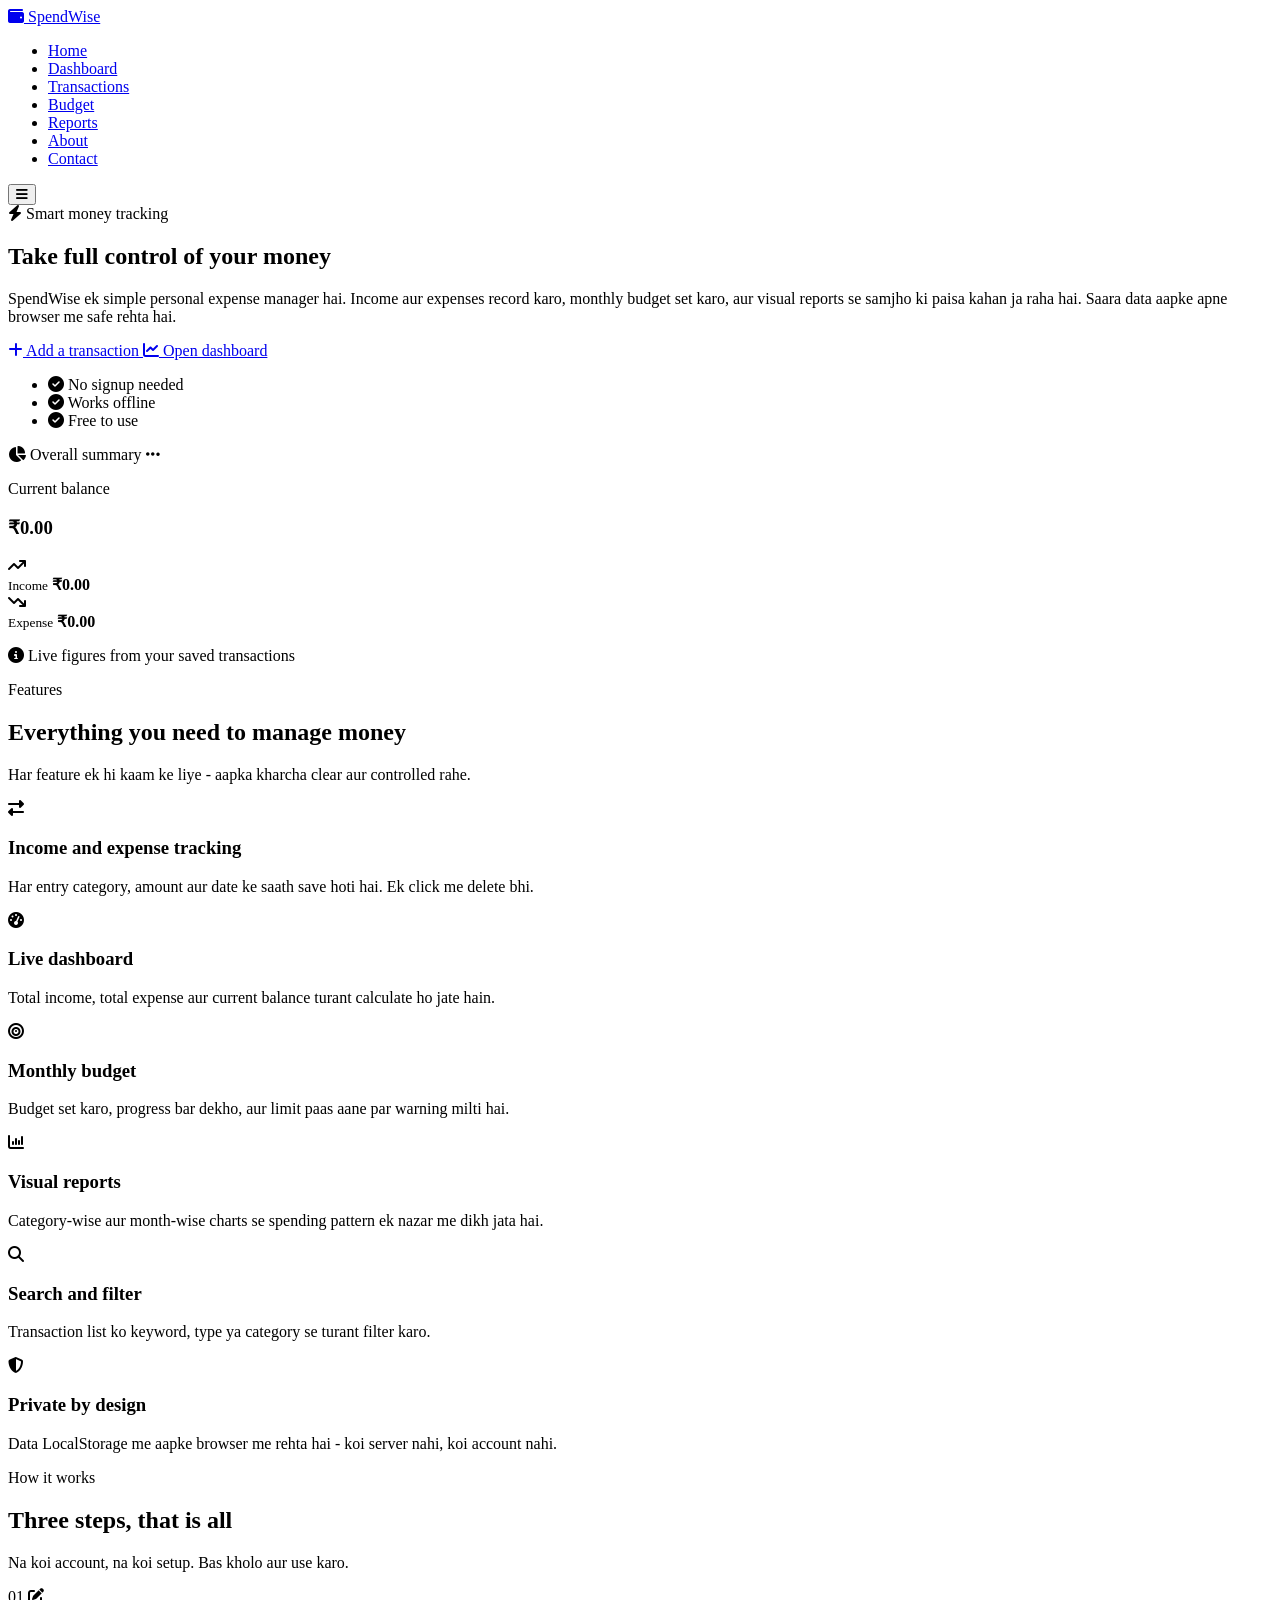
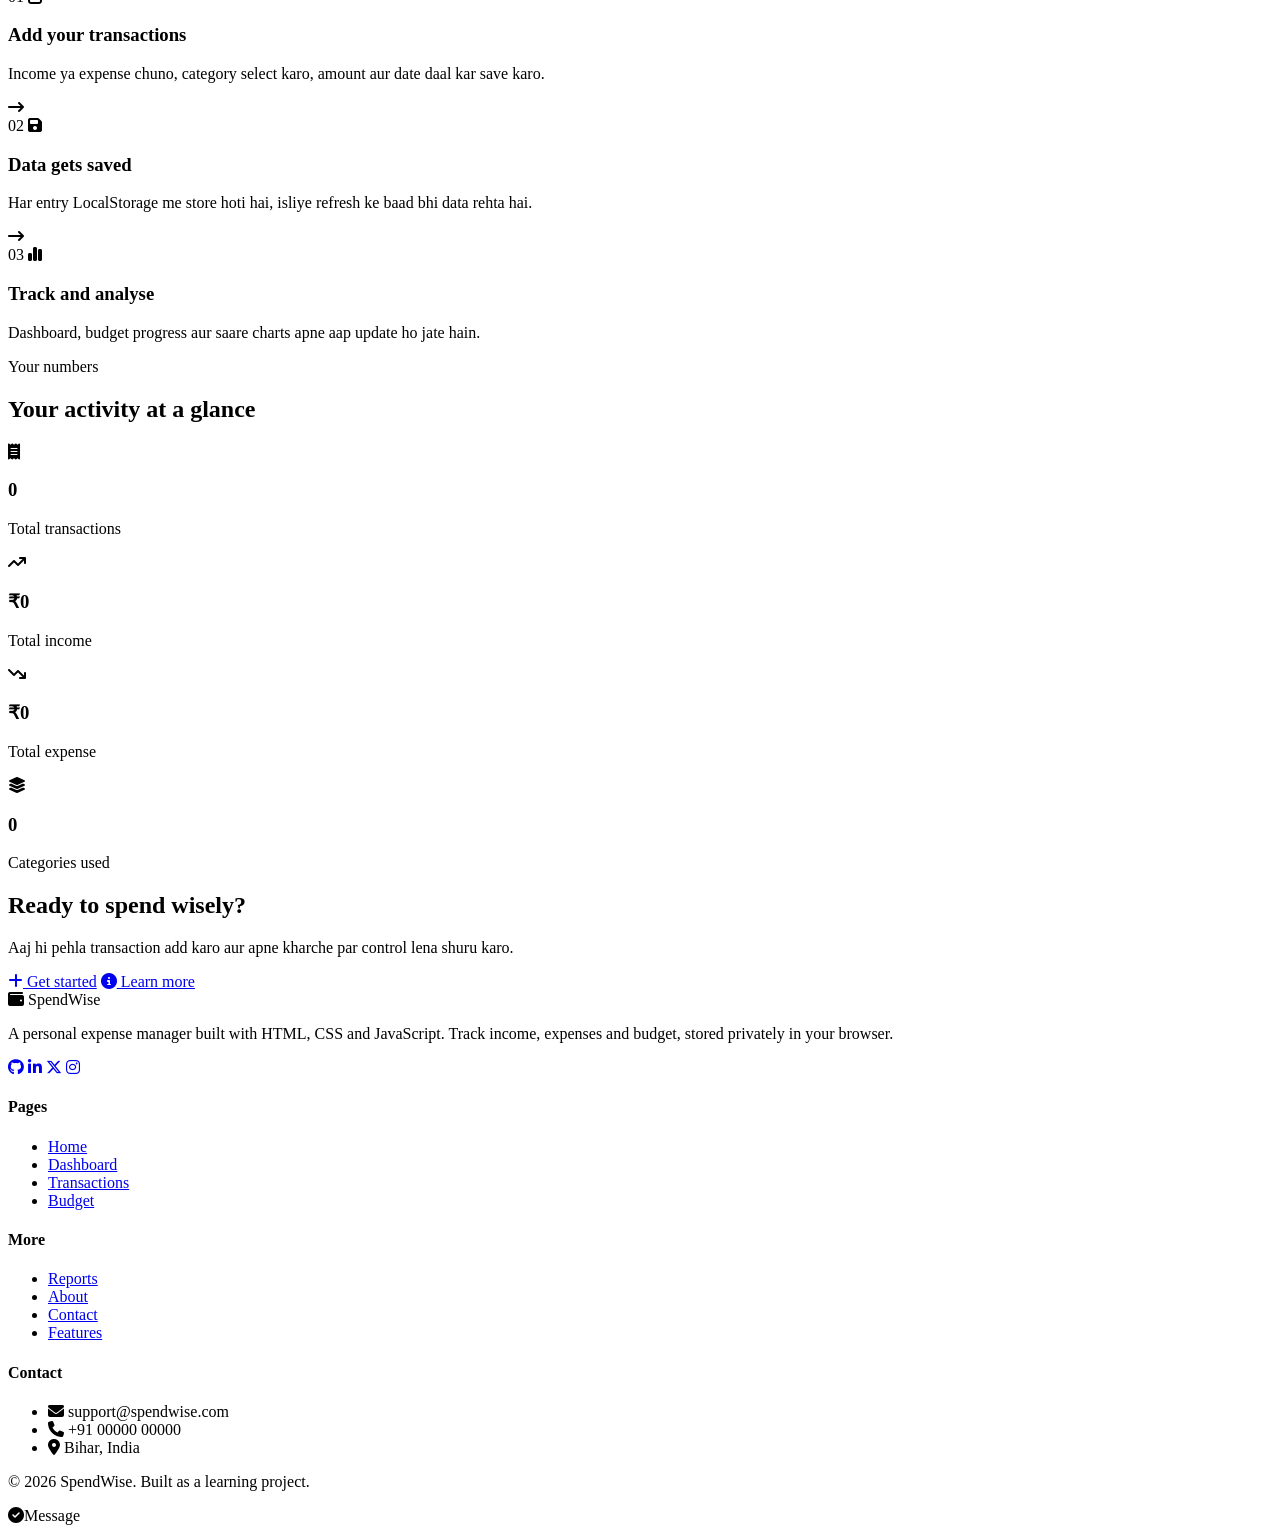
==== index.html @ 63ff8035 "Create index.html for SpendWise application Initial HTML structure for SpendWise personal expense ma" ====
<!DOCTYPE html>
<html lang="en">
<head>
    <meta charset="UTF-8">
    <meta name="viewport" content="width=device-width, initial-scale=1.0">
    <title>SpendWise | Personal Expense Manager</title>
    <meta name="description" content="SpendWise - Track income, expenses and budget in one simple personal expense manager.">

    <link rel="stylesheet" href="https://cdnjs.cloudflare.com/ajax/libs/font-awesome/6.5.2/css/all.min.css">
    <link rel="stylesheet" href="css/style.css">
    <link rel="stylesheet" href="css/pages.css">
    <link rel="stylesheet" href="css/responsive.css">
</head>
<body>

    <!-- ============ NAVBAR ============ -->
    <nav class="navbar">
        <div class="nav-container">
            <a href="index.html" class="logo">
                <i class="fa-solid fa-wallet"></i> Spend<span>Wise</span>
            </a>
            <ul class="nav-menu" id="navMenu">
                <li><a href="index.html">Home</a></li>
                <li><a href="dashboard.html">Dashboard</a></li>
                <li><a href="transactions.html">Transactions</a></li>
                <li><a href="budget.html">Budget</a></li>
                <li><a href="reports.html">Reports</a></li>
                <li><a href="about.html">About</a></li>
                <li><a href="contact.html">Contact</a></li>
            </ul>
            <button class="menu-toggle" id="menuToggle" aria-label="Open menu">
                <i class="fa-solid fa-bars"></i>
            </button>
        </div>
    </nav>

    <!-- ============ SECTION 1 : HERO ============ -->
    <section class="hero">
        <div class="container hero-grid">
            <div class="hero-text fade-up">
                <span class="section-tag"><i class="fa-solid fa-bolt"></i> Smart money tracking</span>
                <h1>Take full control of your money</h1>
                <p>
                    SpendWise ek simple personal expense manager hai. Income aur expenses record karo,
                    monthly budget set karo, aur visual reports se samjho ki paisa kahan ja raha hai.
                    Saara data aapke apne browser me safe rehta hai.
                </p>
                <div class="hero-btns">
                    <a href="transactions.html" class="btn btn-primary">
                        <i class="fa-solid fa-plus"></i> Add a transaction
                    </a>
                    <a href="dashboard.html" class="btn btn-outline">
                        <i class="fa-solid fa-chart-line"></i> Open dashboard
                    </a>
                </div>
                <ul class="hero-points">
                    <li><i class="fa-solid fa-circle-check"></i> No signup needed</li>
                    <li><i class="fa-solid fa-circle-check"></i> Works offline</li>
                    <li><i class="fa-solid fa-circle-check"></i> Free to use</li>
                </ul>
            </div>

            <div class="hero-visual fade-up">
                <div class="preview-card">
                    <div class="preview-head">
                        <span><i class="fa-solid fa-chart-pie"></i> Overall summary</span>
                        <i class="fa-solid fa-ellipsis"></i>
                    </div>
                    <div class="preview-balance">
                        <p>Current balance</p>
                        <h3 id="heroBalance">&#8377;0.00</h3>
                    </div>
                    <div class="preview-stats">
                        <div class="preview-stat income">
                            <i class="fa-solid fa-arrow-trend-up"></i>
                            <div>
                                <small>Income</small>
                                <strong id="heroIncome">&#8377;0.00</strong>
                            </div>
                        </div>
                        <div class="preview-stat expense">
                            <i class="fa-solid fa-arrow-trend-down"></i>
                            <div>
                                <small>Expense</small>
                                <strong id="heroExpense">&#8377;0.00</strong>
                            </div>
                        </div>
                    </div>
                    <div class="preview-bar"><div class="preview-bar-fill" id="heroBar"></div></div>
                    <p class="preview-note">
                        <i class="fa-solid fa-circle-info"></i> Live figures from your saved transactions
                    </p>
                </div>
            </div>
        </div>
    </section>

    <!-- ============ SECTION 2 : FEATURES ============ -->
    <section class="section section-alt" id="features">
        <div class="container">
            <div class="section-header">
                <span class="section-tag">Features</span>
                <h2>Everything you need to manage money</h2>
                <p>Har feature ek hi kaam ke liye - aapka kharcha clear aur controlled rahe.</p>
            </div>

            <div class="features-grid">
                <article class="feature-card">
                    <div class="feature-icon blue"><i class="fa-solid fa-right-left"></i></div>
                    <h3>Income and expense tracking</h3>
                    <p>Har entry category, amount aur date ke saath save hoti hai. Ek click me delete bhi.</p>
                </article>
                <article class="feature-card">
                    <div class="feature-icon green"><i class="fa-solid fa-gauge-high"></i></div>
                    <h3>Live dashboard</h3>
                    <p>Total income, total expense aur current balance turant calculate ho jate hain.</p>
                </article>
                <article class="feature-card">
                    <div class="feature-icon orange"><i class="fa-solid fa-bullseye"></i></div>
                    <h3>Monthly budget</h3>
                    <p>Budget set karo, progress bar dekho, aur limit paas aane par warning milti hai.</p>
                </article>
                <article class="feature-card">
                    <div class="feature-icon purple"><i class="fa-solid fa-chart-column"></i></div>
                    <h3>Visual reports</h3>
                    <p>Category-wise aur month-wise charts se spending pattern ek nazar me dikh jata hai.</p>
                </article>
                <article class="feature-card">
                    <div class="feature-icon teal"><i class="fa-solid fa-magnifying-glass"></i></div>
                    <h3>Search and filter</h3>
                    <p>Transaction list ko keyword, type ya category se turant filter karo.</p>
                </article>
                <article class="feature-card">
                    <div class="feature-icon red"><i class="fa-solid fa-shield-halved"></i></div>
                    <h3>Private by design</h3>
                    <p>Data LocalStorage me aapke browser me rehta hai - koi server nahi, koi account nahi.</p>
                </article>
            </div>
        </div>
    </section>

    <!-- ============ SECTION 3 : HOW IT WORKS ============ -->
    <section class="section" id="how">
        <div class="container">
            <div class="section-header">
                <span class="section-tag">How it works</span>
                <h2>Three steps, that is all</h2>
                <p>Na koi account, na koi setup. Bas kholo aur use karo.</p>
            </div>

            <div class="steps-grid">
                <div class="step-card">
                    <span class="step-number">01</span>
                    <i class="fa-solid fa-pen-to-square step-icon"></i>
                    <h3>Add your transactions</h3>
                    <p>Income ya expense chuno, category select karo, amount aur date daal kar save karo.</p>
                </div>
                <div class="step-arrow"><i class="fa-solid fa-arrow-right-long"></i></div>
                <div class="step-card">
                    <span class="step-number">02</span>
                    <i class="fa-solid fa-floppy-disk step-icon"></i>
                    <h3>Data gets saved</h3>
                    <p>Har entry LocalStorage me store hoti hai, isliye refresh ke baad bhi data rehta hai.</p>
                </div>
                <div class="step-arrow"><i class="fa-solid fa-arrow-right-long"></i></div>
                <div class="step-card">
                    <span class="step-number">03</span>
                    <i class="fa-solid fa-chart-simple step-icon"></i>
                    <h3>Track and analyse</h3>
                    <p>Dashboard, budget progress aur saare charts apne aap update ho jate hain.</p>
                </div>
            </div>
        </div>
    </section>

    <!-- ============ SECTION 4 : STATISTICS ============ -->
    <section class="stats-section">
        <div class="container">
            <div class="section-header">
                <span class="section-tag light">Your numbers</span>
                <h2>Your activity at a glance</h2>
            </div>
            <div class="stats-grid">
                <div class="stat-box">
                    <i class="fa-solid fa-receipt"></i>
                    <h3 id="statTransactions">0</h3>
                    <p>Total transactions</p>
                </div>
                <div class="stat-box">
                    <i class="fa-solid fa-arrow-trend-up"></i>
                    <h3 id="statIncome">&#8377;0</h3>
                    <p>Total income</p>
                </div>
                <div class="stat-box">
                    <i class="fa-solid fa-arrow-trend-down"></i>
                    <h3 id="statExpense">&#8377;0</h3>
                    <p>Total expense</p>
                </div>
                <div class="stat-box">
                    <i class="fa-solid fa-layer-group"></i>
                    <h3 id="statCategories">0</h3>
                    <p>Categories used</p>
                </div>
            </div>
        </div>
    </section>

    <!-- ============ SECTION 5 : CTA ============ -->
    <section class="cta-section">
        <div class="container cta-inner">
            <div>
                <h2>Ready to spend wisely?</h2>
                <p>Aaj hi pehla transaction add karo aur apne kharche par control lena shuru karo.</p>
            </div>
            <div class="cta-btns">
                <a href="transactions.html" class="btn btn-light"><i class="fa-solid fa-plus"></i> Get started</a>
                <a href="about.html" class="btn btn-outline-light"><i class="fa-solid fa-circle-info"></i> Learn more</a>
            </div>
        </div>
    </section>

    <!-- ============ FOOTER ============ -->
    <footer class="footer">
        <div class="container">
            <div class="footer-grid">
                <div class="footer-col">
                    <div class="logo"><i class="fa-solid fa-wallet"></i> Spend<span>Wise</span></div>
                    <p>A personal expense manager built with HTML, CSS and JavaScript. Track income, expenses and budget, stored privately in your browser.</p>
                    <div class="social-links">
                        <a href="#" aria-label="GitHub"><i class="fa-brands fa-github"></i></a>
                        <a href="#" aria-label="LinkedIn"><i class="fa-brands fa-linkedin-in"></i></a>
                        <a href="#" aria-label="Twitter"><i class="fa-brands fa-x-twitter"></i></a>
                        <a href="#" aria-label="Instagram"><i class="fa-brands fa-instagram"></i></a>
                    </div>
                </div>
                <div class="footer-col">
                    <h4>Pages</h4>
                    <ul>
                        <li><a href="index.html">Home</a></li>
                        <li><a href="dashboard.html">Dashboard</a></li>
                        <li><a href="transactions.html">Transactions</a></li>
                        <li><a href="budget.html">Budget</a></li>
                    </ul>
                </div>
                <div class="footer-col">
                    <h4>More</h4>
                    <ul>
                        <li><a href="reports.html">Reports</a></li>
                        <li><a href="about.html">About</a></li>
                        <li><a href="contact.html">Contact</a></li>
                        <li><a href="#features">Features</a></li>
                    </ul>
                </div>
                <div class="footer-col">
                    <h4>Contact</h4>
                    <ul>
                        <li><i class="fa-solid fa-envelope"></i> support@spendwise.com</li>
                        <li><i class="fa-solid fa-phone"></i> +91 00000 00000</li>
                        <li><i class="fa-solid fa-location-dot"></i> Bihar, India</li>
                    </ul>
                </div>
            </div>
            <div class="footer-bottom"><p>&copy; 2026 SpendWise. Built as a learning project.</p></div>
        </div>
    </footer>

    <div id="toast"><i class="fa-solid fa-circle-check"></i><span id="toastMessage">Message</span></div>

    <script src="js/main.js"></script>
    <script src="js/home.js"></script>
</body>
</html>
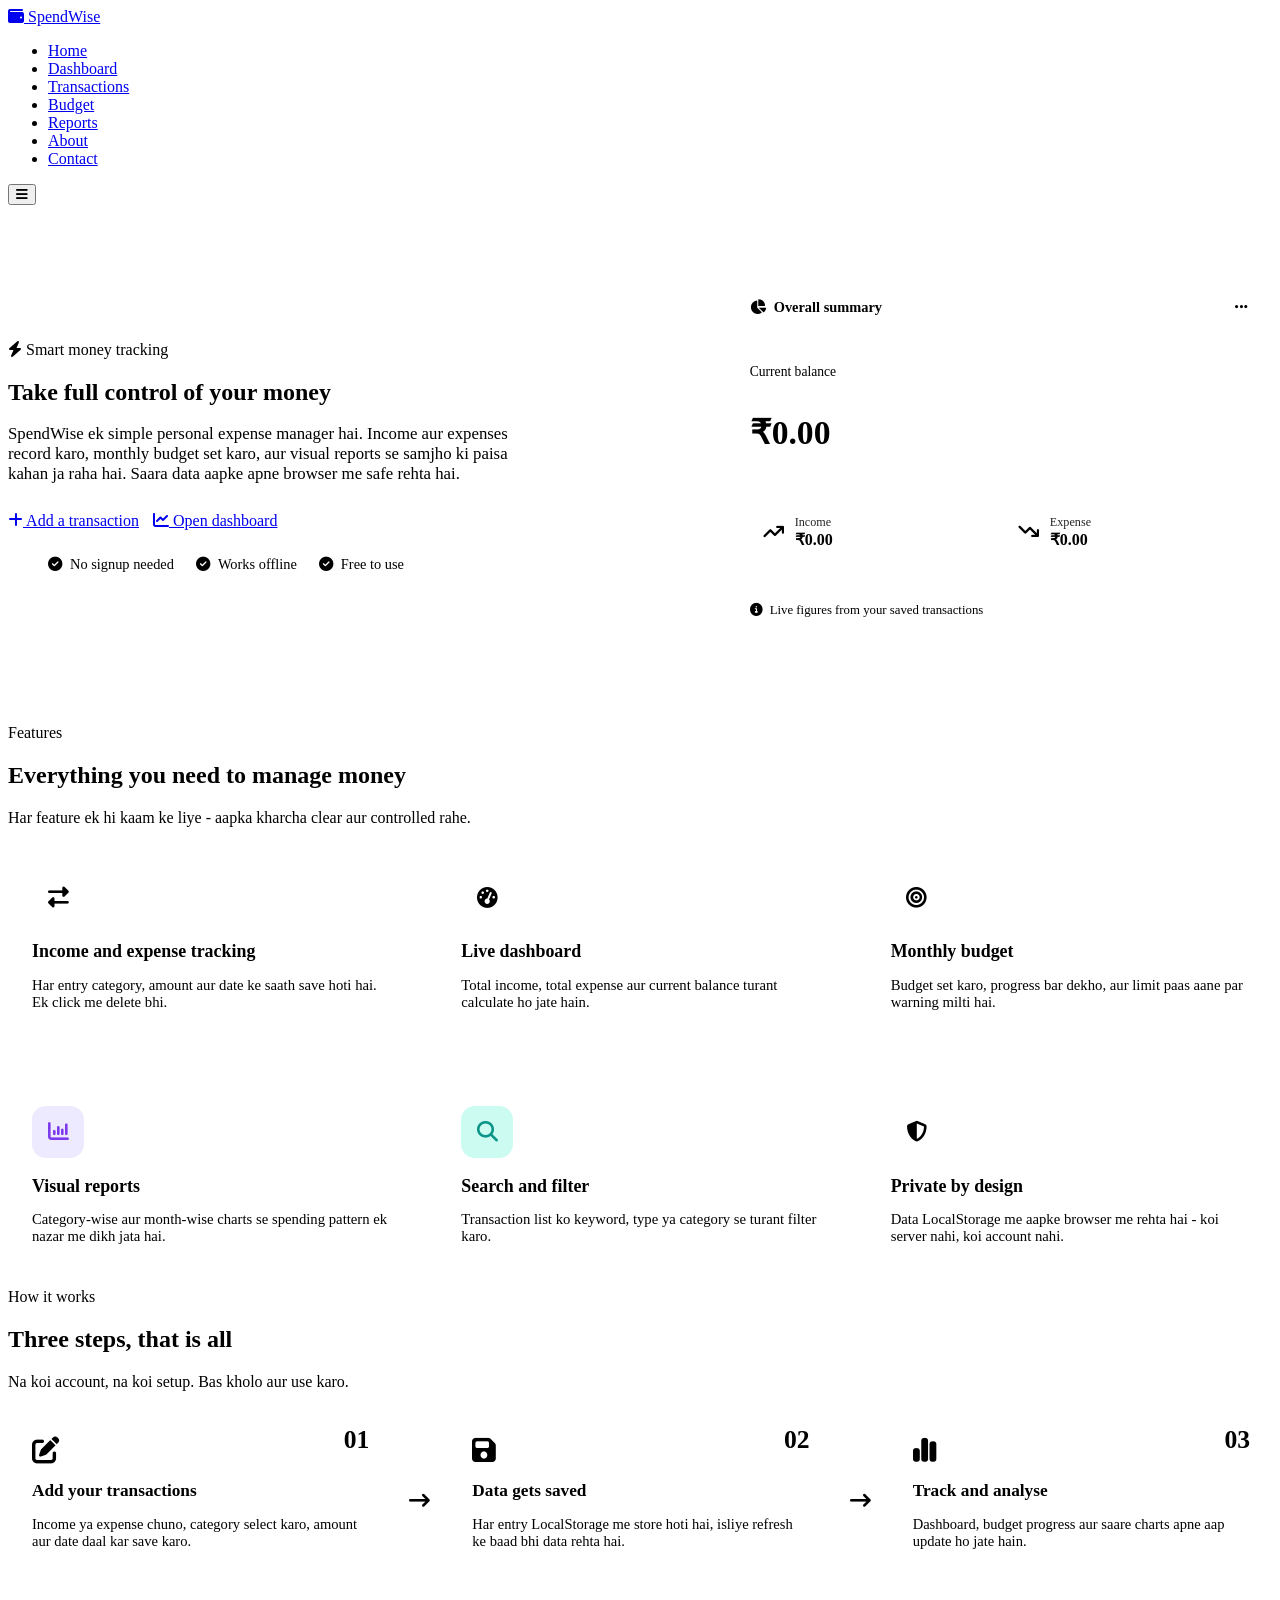
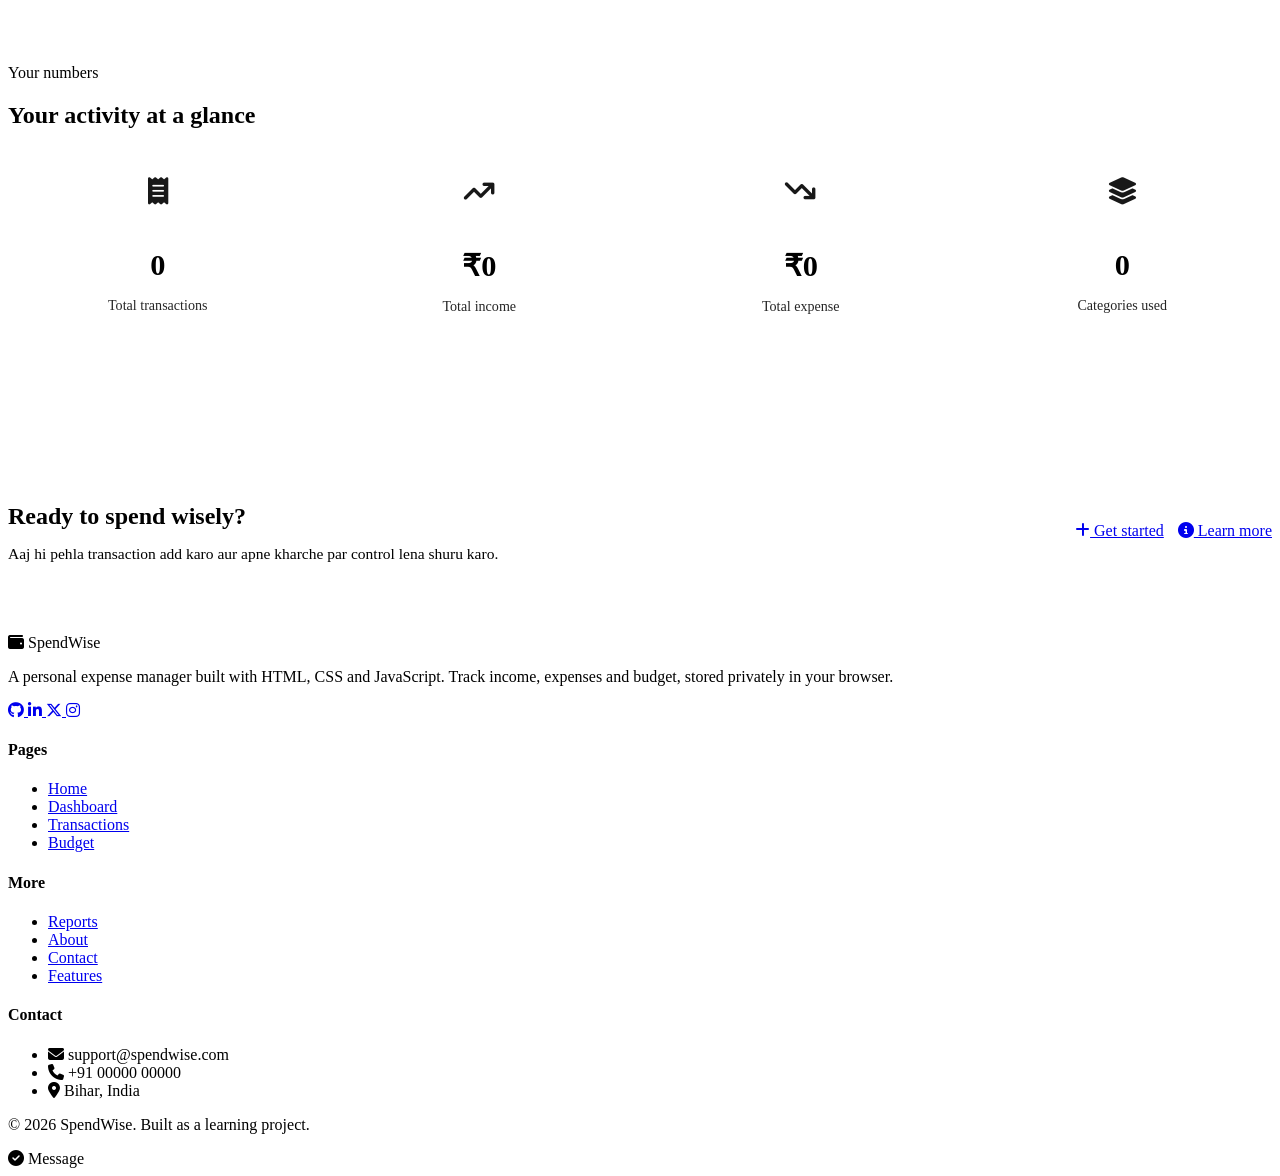
==== commit 5305770b: "Refactor index.html for improved structure and clarity" ====
--- a/index.html
+++ b/index.html
@@ -3,22 +3,36 @@
 <head>
     <meta charset="UTF-8">
     <meta name="viewport" content="width=device-width, initial-scale=1.0">
+
     <title>SpendWise | Personal Expense Manager</title>
-    <meta name="description" content="SpendWise - Track income, expenses and budget in one simple personal expense manager.">
-
-    <link rel="stylesheet" href="https://cdnjs.cloudflare.com/ajax/libs/font-awesome/6.5.2/css/all.min.css">
-    <link rel="stylesheet" href="css/style.css">
-    <link rel="stylesheet" href="css/pages.css">
-    <link rel="stylesheet" href="css/responsive.css">
+
+    <meta
+        name="description"
+        content="SpendWise - Track income, expenses and budget in one simple personal expense manager."
+    >
+
+    <!-- Font Awesome -->
+    <link
+        rel="stylesheet"
+        href="https://cdnjs.cloudflare.com/ajax/libs/font-awesome/6.5.2/css/all.min.css"
+    >
+
+    <!-- CSS files are in repository root -->
+    <link rel="stylesheet" href="pages.css">
+    <link rel="stylesheet" href="responsive.css">
 </head>
+
 <body>
 
     <!-- ============ NAVBAR ============ -->
     <nav class="navbar">
         <div class="nav-container">
+
             <a href="index.html" class="logo">
-                <i class="fa-solid fa-wallet"></i> Spend<span>Wise</span>
+                <i class="fa-solid fa-wallet"></i>
+                Spend<span>Wise</span>
             </a>
+
             <ul class="nav-menu" id="navMenu">
                 <li><a href="index.html">Home</a></li>
                 <li><a href="dashboard.html">Dashboard</a></li>
@@ -28,245 +42,613 @@
                 <li><a href="about.html">About</a></li>
                 <li><a href="contact.html">Contact</a></li>
             </ul>
-            <button class="menu-toggle" id="menuToggle" aria-label="Open menu">
+
+            <button
+                class="menu-toggle"
+                id="menuToggle"
+                aria-label="Open menu"
+                type="button"
+            >
                 <i class="fa-solid fa-bars"></i>
             </button>
+
         </div>
     </nav>
 
+
     <!-- ============ SECTION 1 : HERO ============ -->
     <section class="hero">
+
         <div class="container hero-grid">
+
             <div class="hero-text fade-up">
-                <span class="section-tag"><i class="fa-solid fa-bolt"></i> Smart money tracking</span>
+
+                <span class="section-tag">
+                    <i class="fa-solid fa-bolt"></i>
+                    Smart money tracking
+                </span>
+
                 <h1>Take full control of your money</h1>
+
                 <p>
-                    SpendWise ek simple personal expense manager hai. Income aur expenses record karo,
-                    monthly budget set karo, aur visual reports se samjho ki paisa kahan ja raha hai.
+                    SpendWise ek simple personal expense manager hai.
+                    Income aur expenses record karo, monthly budget set karo,
+                    aur visual reports se samjho ki paisa kahan ja raha hai.
                     Saara data aapke apne browser me safe rehta hai.
                 </p>
+
                 <div class="hero-btns">
+
                     <a href="transactions.html" class="btn btn-primary">
-                        <i class="fa-solid fa-plus"></i> Add a transaction
+                        <i class="fa-solid fa-plus"></i>
+                        Add a transaction
                     </a>
+
                     <a href="dashboard.html" class="btn btn-outline">
-                        <i class="fa-solid fa-chart-line"></i> Open dashboard
+                        <i class="fa-solid fa-chart-line"></i>
+                        Open dashboard
                     </a>
-                </div>
+
+                </div>
+
                 <ul class="hero-points">
-                    <li><i class="fa-solid fa-circle-check"></i> No signup needed</li>
-                    <li><i class="fa-solid fa-circle-check"></i> Works offline</li>
-                    <li><i class="fa-solid fa-circle-check"></i> Free to use</li>
+
+                    <li>
+                        <i class="fa-solid fa-circle-check"></i>
+                        No signup needed
+                    </li>
+
+                    <li>
+                        <i class="fa-solid fa-circle-check"></i>
+                        Works offline
+                    </li>
+
+                    <li>
+                        <i class="fa-solid fa-circle-check"></i>
+                        Free to use
+                    </li>
+
                 </ul>
-            </div>
+
+            </div>
+
 
             <div class="hero-visual fade-up">
+
                 <div class="preview-card">
+
                     <div class="preview-head">
-                        <span><i class="fa-solid fa-chart-pie"></i> Overall summary</span>
+
+                        <span>
+                            <i class="fa-solid fa-chart-pie"></i>
+                            Overall summary
+                        </span>
+
                         <i class="fa-solid fa-ellipsis"></i>
-                    </div>
+
+                    </div>
+
+
                     <div class="preview-balance">
+
                         <p>Current balance</p>
+
                         <h3 id="heroBalance">&#8377;0.00</h3>
-                    </div>
+
+                    </div>
+
+
                     <div class="preview-stats">
+
                         <div class="preview-stat income">
+
                             <i class="fa-solid fa-arrow-trend-up"></i>
+
                             <div>
                                 <small>Income</small>
                                 <strong id="heroIncome">&#8377;0.00</strong>
                             </div>
+
                         </div>
+
+
                         <div class="preview-stat expense">
+
                             <i class="fa-solid fa-arrow-trend-down"></i>
+
                             <div>
                                 <small>Expense</small>
                                 <strong id="heroExpense">&#8377;0.00</strong>
                             </div>
+
                         </div>
-                    </div>
-                    <div class="preview-bar"><div class="preview-bar-fill" id="heroBar"></div></div>
+
+                    </div>
+
+
+                    <div class="preview-bar">
+                        <div
+                            class="preview-bar-fill"
+                            id="heroBar"
+                        ></div>
+                    </div>
+
+
                     <p class="preview-note">
-                        <i class="fa-solid fa-circle-info"></i> Live figures from your saved transactions
-                    </p>
-                </div>
-            </div>
+                        <i class="fa-solid fa-circle-info"></i>
+                        Live figures from your saved transactions
+                    </p>
+
+                </div>
+
+            </div>
+
         </div>
+
     </section>
+
 
     <!-- ============ SECTION 2 : FEATURES ============ -->
     <section class="section section-alt" id="features">
+
         <div class="container">
+
             <div class="section-header">
+
                 <span class="section-tag">Features</span>
+
                 <h2>Everything you need to manage money</h2>
-                <p>Har feature ek hi kaam ke liye - aapka kharcha clear aur controlled rahe.</p>
-            </div>
+
+                <p>
+                    Har feature ek hi kaam ke liye -
+                    aapka kharcha clear aur controlled rahe.
+                </p>
+
+            </div>
+
 
             <div class="features-grid">
+
                 <article class="feature-card">
-                    <div class="feature-icon blue"><i class="fa-solid fa-right-left"></i></div>
+
+                    <div class="feature-icon blue">
+                        <i class="fa-solid fa-right-left"></i>
+                    </div>
+
                     <h3>Income and expense tracking</h3>
-                    <p>Har entry category, amount aur date ke saath save hoti hai. Ek click me delete bhi.</p>
+
+                    <p>
+                        Har entry category, amount aur date ke saath
+                        save hoti hai. Ek click me delete bhi.
+                    </p>
+
                 </article>
+
+
                 <article class="feature-card">
-                    <div class="feature-icon green"><i class="fa-solid fa-gauge-high"></i></div>
+
+                    <div class="feature-icon green">
+                        <i class="fa-solid fa-gauge-high"></i>
+                    </div>
+
                     <h3>Live dashboard</h3>
-                    <p>Total income, total expense aur current balance turant calculate ho jate hain.</p>
+
+                    <p>
+                        Total income, total expense aur current balance
+                        turant calculate ho jate hain.
+                    </p>
+
                 </article>
+
+
                 <article class="feature-card">
-                    <div class="feature-icon orange"><i class="fa-solid fa-bullseye"></i></div>
+
+                    <div class="feature-icon orange">
+                        <i class="fa-solid fa-bullseye"></i>
+                    </div>
+
                     <h3>Monthly budget</h3>
-                    <p>Budget set karo, progress bar dekho, aur limit paas aane par warning milti hai.</p>
+
+                    <p>
+                        Budget set karo, progress bar dekho,
+                        aur limit paas aane par warning milti hai.
+                    </p>
+
                 </article>
+
+
                 <article class="feature-card">
-                    <div class="feature-icon purple"><i class="fa-solid fa-chart-column"></i></div>
+
+                    <div class="feature-icon purple">
+                        <i class="fa-solid fa-chart-column"></i>
+                    </div>
+
                     <h3>Visual reports</h3>
-                    <p>Category-wise aur month-wise charts se spending pattern ek nazar me dikh jata hai.</p>
+
+                    <p>
+                        Category-wise aur month-wise charts se
+                        spending pattern ek nazar me dikh jata hai.
+                    </p>
+
                 </article>
+
+
                 <article class="feature-card">
-                    <div class="feature-icon teal"><i class="fa-solid fa-magnifying-glass"></i></div>
+
+                    <div class="feature-icon teal">
+                        <i class="fa-solid fa-magnifying-glass"></i>
+                    </div>
+
                     <h3>Search and filter</h3>
-                    <p>Transaction list ko keyword, type ya category se turant filter karo.</p>
+
+                    <p>
+                        Transaction list ko keyword, type ya category
+                        se turant filter karo.
+                    </p>
+
                 </article>
+
+
                 <article class="feature-card">
-                    <div class="feature-icon red"><i class="fa-solid fa-shield-halved"></i></div>
+
+                    <div class="feature-icon red">
+                        <i class="fa-solid fa-shield-halved"></i>
+                    </div>
+
                     <h3>Private by design</h3>
-                    <p>Data LocalStorage me aapke browser me rehta hai - koi server nahi, koi account nahi.</p>
+
+                    <p>
+                        Data LocalStorage me aapke browser me rehta hai -
+                        koi server nahi, koi account nahi.
+                    </p>
+
                 </article>
-            </div>
+
+            </div>
+
         </div>
+
     </section>
+
 
     <!-- ============ SECTION 3 : HOW IT WORKS ============ -->
     <section class="section" id="how">
+
         <div class="container">
+
             <div class="section-header">
+
                 <span class="section-tag">How it works</span>
+
                 <h2>Three steps, that is all</h2>
-                <p>Na koi account, na koi setup. Bas kholo aur use karo.</p>
-            </div>
+
+                <p>
+                    Na koi account, na koi setup. Bas kholo aur use karo.
+                </p>
+
+            </div>
+
 
             <div class="steps-grid">
+
                 <div class="step-card">
+
                     <span class="step-number">01</span>
+
                     <i class="fa-solid fa-pen-to-square step-icon"></i>
+
                     <h3>Add your transactions</h3>
-                    <p>Income ya expense chuno, category select karo, amount aur date daal kar save karo.</p>
-                </div>
-                <div class="step-arrow"><i class="fa-solid fa-arrow-right-long"></i></div>
+
+                    <p>
+                        Income ya expense chuno, category select karo,
+                        amount aur date daal kar save karo.
+                    </p>
+
+                </div>
+
+
+                <div class="step-arrow">
+                    <i class="fa-solid fa-arrow-right-long"></i>
+                </div>
+
+
                 <div class="step-card">
+
                     <span class="step-number">02</span>
+
                     <i class="fa-solid fa-floppy-disk step-icon"></i>
+
                     <h3>Data gets saved</h3>
-                    <p>Har entry LocalStorage me store hoti hai, isliye refresh ke baad bhi data rehta hai.</p>
-                </div>
-                <div class="step-arrow"><i class="fa-solid fa-arrow-right-long"></i></div>
+
+                    <p>
+                        Har entry LocalStorage me store hoti hai,
+                        isliye refresh ke baad bhi data rehta hai.
+                    </p>
+
+                </div>
+
+
+                <div class="step-arrow">
+                    <i class="fa-solid fa-arrow-right-long"></i>
+                </div>
+
+
                 <div class="step-card">
+
                     <span class="step-number">03</span>
+
                     <i class="fa-solid fa-chart-simple step-icon"></i>
+
                     <h3>Track and analyse</h3>
-                    <p>Dashboard, budget progress aur saare charts apne aap update ho jate hain.</p>
-                </div>
-            </div>
+
+                    <p>
+                        Dashboard, budget progress aur saare charts
+                        apne aap update ho jate hain.
+                    </p>
+
+                </div>
+
+            </div>
+
         </div>
+
     </section>
+
 
     <!-- ============ SECTION 4 : STATISTICS ============ -->
     <section class="stats-section">
+
         <div class="container">
+
             <div class="section-header">
-                <span class="section-tag light">Your numbers</span>
+
+                <span class="section-tag light">
+                    Your numbers
+                </span>
+
                 <h2>Your activity at a glance</h2>
-            </div>
+
+            </div>
+
+
             <div class="stats-grid">
+
                 <div class="stat-box">
+
                     <i class="fa-solid fa-receipt"></i>
+
                     <h3 id="statTransactions">0</h3>
+
                     <p>Total transactions</p>
-                </div>
+
+                </div>
+
+
                 <div class="stat-box">
+
                     <i class="fa-solid fa-arrow-trend-up"></i>
+
                     <h3 id="statIncome">&#8377;0</h3>
+
                     <p>Total income</p>
-                </div>
+
+                </div>
+
+
                 <div class="stat-box">
+
                     <i class="fa-solid fa-arrow-trend-down"></i>
+
                     <h3 id="statExpense">&#8377;0</h3>
+
                     <p>Total expense</p>
-                </div>
+
+                </div>
+
+
                 <div class="stat-box">
+
                     <i class="fa-solid fa-layer-group"></i>
+
                     <h3 id="statCategories">0</h3>
+
                     <p>Categories used</p>
-                </div>
-            </div>
+
+                </div>
+
+            </div>
+
         </div>
+
     </section>
+
 
     <!-- ============ SECTION 5 : CTA ============ -->
     <section class="cta-section">
+
         <div class="container cta-inner">
+
             <div>
+
                 <h2>Ready to spend wisely?</h2>
-                <p>Aaj hi pehla transaction add karo aur apne kharche par control lena shuru karo.</p>
-            </div>
+
+                <p>
+                    Aaj hi pehla transaction add karo aur
+                    apne kharche par control lena shuru karo.
+                </p>
+
+            </div>
+
+
             <div class="cta-btns">
-                <a href="transactions.html" class="btn btn-light"><i class="fa-solid fa-plus"></i> Get started</a>
-                <a href="about.html" class="btn btn-outline-light"><i class="fa-solid fa-circle-info"></i> Learn more</a>
-            </div>
+
+                <a href="transactions.html" class="btn btn-light">
+                    <i class="fa-solid fa-plus"></i>
+                    Get started
+                </a>
+
+                <a href="about.html" class="btn btn-outline-light">
+                    <i class="fa-solid fa-circle-info"></i>
+                    Learn more
+                </a>
+
+            </div>
+
         </div>
+
     </section>
+
 
     <!-- ============ FOOTER ============ -->
     <footer class="footer">
+
         <div class="container">
+
             <div class="footer-grid">
+
                 <div class="footer-col">
-                    <div class="logo"><i class="fa-solid fa-wallet"></i> Spend<span>Wise</span></div>
-                    <p>A personal expense manager built with HTML, CSS and JavaScript. Track income, expenses and budget, stored privately in your browser.</p>
+
+                    <div class="logo">
+                        <i class="fa-solid fa-wallet"></i>
+                        Spend<span>Wise</span>
+                    </div>
+
+                    <p>
+                        A personal expense manager built with HTML,
+                        CSS and JavaScript. Track income, expenses and
+                        budget, stored privately in your browser.
+                    </p>
+
+
                     <div class="social-links">
-                        <a href="#" aria-label="GitHub"><i class="fa-brands fa-github"></i></a>
-                        <a href="#" aria-label="LinkedIn"><i class="fa-brands fa-linkedin-in"></i></a>
-                        <a href="#" aria-label="Twitter"><i class="fa-brands fa-x-twitter"></i></a>
-                        <a href="#" aria-label="Instagram"><i class="fa-brands fa-instagram"></i></a>
-                    </div>
-                </div>
+
+                        <a href="#" aria-label="GitHub">
+                            <i class="fa-brands fa-github"></i>
+                        </a>
+
+                        <a href="#" aria-label="LinkedIn">
+                            <i class="fa-brands fa-linkedin-in"></i>
+                        </a>
+
+                        <a href="#" aria-label="Twitter">
+                            <i class="fa-brands fa-x-twitter"></i>
+                        </a>
+
+                        <a href="#" aria-label="Instagram">
+                            <i class="fa-brands fa-instagram"></i>
+                        </a>
+
+                    </div>
+
+                </div>
+
+
                 <div class="footer-col">
+
                     <h4>Pages</h4>
+
                     <ul>
-                        <li><a href="index.html">Home</a></li>
-                        <li><a href="dashboard.html">Dashboard</a></li>
-                        <li><a href="transactions.html">Transactions</a></li>
-                        <li><a href="budget.html">Budget</a></li>
+
+                        <li>
+                            <a href="index.html">Home</a>
+                        </li>
+
+                        <li>
+                            <a href="dashboard.html">Dashboard</a>
+                        </li>
+
+                        <li>
+                            <a href="transactions.html">Transactions</a>
+                        </li>
+
+                        <li>
+                            <a href="budget.html">Budget</a>
+                        </li>
+
                     </ul>
-                </div>
+
+                </div>
+
+
                 <div class="footer-col">
+
                     <h4>More</h4>
+
                     <ul>
-                        <li><a href="reports.html">Reports</a></li>
-                        <li><a href="about.html">About</a></li>
-                        <li><a href="contact.html">Contact</a></li>
-                        <li><a href="#features">Features</a></li>
+
+                        <li>
+                            <a href="reports.html">Reports</a>
+                        </li>
+
+                        <li>
+                            <a href="about.html">About</a>
+                        </li>
+
+                        <li>
+                            <a href="contact.html">Contact</a>
+                        </li>
+
+                        <li>
+                            <a href="#features">Features</a>
+                        </li>
+
                     </ul>
-                </div>
+
+                </div>
+
+
                 <div class="footer-col">
+
                     <h4>Contact</h4>
+
                     <ul>
-                        <li><i class="fa-solid fa-envelope"></i> support@spendwise.com</li>
-                        <li><i class="fa-solid fa-phone"></i> +91 00000 00000</li>
-                        <li><i class="fa-solid fa-location-dot"></i> Bihar, India</li>
+
+                        <li>
+                            <i class="fa-solid fa-envelope"></i>
+                            support@spendwise.com
+                        </li>
+
+                        <li>
+                            <i class="fa-solid fa-phone"></i>
+                            +91 00000 00000
+                        </li>
+
+                        <li>
+                            <i class="fa-solid fa-location-dot"></i>
+                            Bihar, India
+                        </li>
+
                     </ul>
-                </div>
-            </div>
-            <div class="footer-bottom"><p>&copy; 2026 SpendWise. Built as a learning project.</p></div>
+
+                </div>
+
+            </div>
+
+
+            <div class="footer-bottom">
+
+                <p>
+                    &copy; 2026 SpendWise.
+                    Built as a learning project.
+                </p>
+
+            </div>
+
         </div>
+
     </footer>
 
-    <div id="toast"><i class="fa-solid fa-circle-check"></i><span id="toastMessage">Message</span></div>
-
-    <script src="js/main.js"></script>
-    <script src="js/home.js"></script>
+
+    <!-- Toast -->
+    <div id="toast">
+        <i class="fa-solid fa-circle-check"></i>
+        <span id="toastMessage">Message</span>
+    </div>
+
+
+    <!-- JavaScript files are in repository root -->
+    <script src="main.js"></script>
+    <script src="home.js"></script>
+
 </body>
 </html>
--- a/pages.css
+++ b/pages.css
@@ -0,0 +1,297 @@
+/* ============================================
+   SpendWise
+   File: css/pages.css
+   Home, About and Contact page sections
+   ============================================ */
+
+/* ---------- HERO ---------- */
+.hero {
+    background: linear-gradient(180deg, var(--white) 0%, var(--gray-100) 100%);
+    padding: 70px 0;
+}
+.hero-grid {
+    display: grid;
+    grid-template-columns: 1.1fr 0.9fr;
+    gap: 50px;
+    align-items: center;
+}
+.hero-text h1 { margin-bottom: 18px; }
+.hero-text > p {
+    color: var(--gray-500);
+    font-size: 1.05rem;
+    max-width: 60ch;
+    margin-bottom: 28px;
+}
+.hero-btns { display: flex; gap: 14px; flex-wrap: wrap; margin-bottom: 26px; }
+
+.hero-points { display: flex; gap: 22px; flex-wrap: wrap; }
+.hero-points li {
+    display: flex; align-items: center; gap: 8px;
+    font-size: 0.9rem; color: var(--gray-700); font-weight: 500;
+}
+.hero-points li i { color: var(--success); }
+
+/* hero preview card */
+.preview-card {
+    background: var(--white);
+    border: 1px solid var(--gray-200);
+    border-radius: var(--radius-lg);
+    padding: 24px;
+    box-shadow: var(--shadow-lg);
+}
+.preview-head {
+    display: flex; align-items: center; justify-content: space-between;
+    font-size: 0.9rem; font-weight: 600; color: var(--gray-700);
+    padding-bottom: 14px; border-bottom: 1px solid var(--gray-200);
+}
+.preview-head i { color: var(--primary); }
+.preview-head span { display: flex; align-items: center; gap: 8px; }
+
+.preview-balance { padding: 20px 0 16px; }
+.preview-balance p { font-size: 0.85rem; color: var(--gray-500); }
+.preview-balance h3 { font-size: 2.1rem; color: var(--primary); }
+
+.preview-stats { display: grid; grid-template-columns: 1fr 1fr; gap: 12px; }
+.preview-stat {
+    display: flex; align-items: center; gap: 11px;
+    padding: 13px; border-radius: var(--radius);
+}
+.preview-stat i { font-size: 1.15rem; }
+.preview-stat small { display: block; font-size: 0.76rem; opacity: 0.85; }
+.preview-stat strong { font-size: 1rem; }
+.preview-stat.income  { background: var(--success-light); color: var(--success); }
+.preview-stat.expense { background: var(--danger-light);  color: var(--danger); }
+
+.preview-bar {
+    height: 8px; background: var(--gray-200);
+    border-radius: 50px; overflow: hidden; margin: 20px 0 10px;
+}
+.preview-bar-fill {
+    height: 100%; width: 0%;
+    background: linear-gradient(90deg, var(--primary), #60a5fa);
+    border-radius: 50px; transition: width 0.6s ease;
+}
+.preview-note {
+    display: flex; align-items: center; gap: 7px;
+    font-size: 0.8rem; color: var(--gray-500);
+}
+
+/* ---------- FEATURES ---------- */
+.features-grid {
+    display: grid;
+    grid-template-columns: repeat(3, 1fr);
+    gap: 24px;
+}
+.feature-card {
+    background: var(--white);
+    border: 1px solid var(--gray-200);
+    border-radius: var(--radius-lg);
+    padding: 28px 24px;
+    transition: var(--transition);
+}
+.feature-card:hover { box-shadow: var(--shadow); border-color: var(--primary); }
+.feature-card h3 { font-size: 1.12rem; margin-bottom: 9px; }
+.feature-card p { font-size: 0.92rem; color: var(--gray-500); }
+
+.feature-icon {
+    width: 52px; height: 52px;
+    display: flex; align-items: center; justify-content: center;
+    border-radius: 14px; font-size: 1.3rem; margin-bottom: 18px;
+}
+.feature-icon.blue   { background: var(--primary-light); color: var(--primary); }
+.feature-icon.green  { background: var(--success-light); color: var(--success); }
+.feature-icon.orange { background: var(--warning-light); color: var(--warning); }
+.feature-icon.purple { background: #ede9fe; color: #7c3aed; }
+.feature-icon.teal   { background: #ccfbf1; color: #0d9488; }
+.feature-icon.red    { background: var(--danger-light); color: var(--danger); }
+
+/* ---------- HOW IT WORKS ---------- */
+.steps-grid {
+    display: flex;
+    align-items: stretch;
+    justify-content: center;
+    gap: 18px;
+}
+.step-card {
+    flex: 1;
+    position: relative;
+    background: var(--gray-100);
+    border: 1px solid var(--gray-200);
+    border-radius: var(--radius-lg);
+    padding: 30px 24px;
+}
+.step-number {
+    position: absolute; top: 18px; right: 22px;
+    font-size: 1.6rem; font-weight: 800; color: var(--gray-300);
+}
+.step-icon { font-size: 1.7rem; color: var(--primary); margin-bottom: 16px; display: block; }
+.step-card h3 { font-size: 1.08rem; margin-bottom: 9px; }
+.step-card p { font-size: 0.91rem; color: var(--gray-500); }
+
+.step-arrow {
+    display: flex; align-items: center;
+    color: var(--gray-300); font-size: 1.3rem;
+}
+
+/* ---------- STATISTICS ---------- */
+.stats-section {
+    background: linear-gradient(135deg, var(--primary) 0%, #1e40af 100%);
+    color: var(--white);
+    padding: 70px 0;
+}
+.stats-section h2 { color: var(--white); }
+.stats-grid {
+    display: grid;
+    grid-template-columns: repeat(4, 1fr);
+    gap: 22px;
+}
+.stat-box {
+    background: rgba(255, 255, 255, 0.1);
+    border: 1px solid rgba(255, 255, 255, 0.18);
+    border-radius: var(--radius-lg);
+    padding: 28px 20px;
+    text-align: center;
+}
+.stat-box i { font-size: 1.7rem; margin-bottom: 12px; opacity: 0.9; }
+.stat-box h3 { color: var(--white); font-size: 1.9rem; margin-bottom: 4px; }
+.stat-box p { font-size: 0.88rem; opacity: 0.85; }
+
+/* ---------- CTA ---------- */
+.cta-section { background: var(--dark); color: var(--white); padding: 55px 0; }
+.cta-inner {
+    display: flex; align-items: center; justify-content: space-between;
+    gap: 30px; flex-wrap: wrap;
+}
+.cta-inner h2 { color: var(--white); margin-bottom: 8px; }
+.cta-inner p { color: var(--gray-300); font-size: 0.97rem; }
+.cta-btns { display: flex; gap: 14px; flex-wrap: wrap; }
+
+/* ---------- ABOUT PAGE ---------- */
+.about-grid {
+    display: grid;
+    grid-template-columns: 1.15fr 0.85fr;
+    gap: 45px;
+    align-items: start;
+}
+.about-text p { color: var(--gray-500); margin-bottom: 16px; }
+.about-text h2 { margin-bottom: 16px; }
+
+.info-list li {
+    display: flex; gap: 13px; align-items: flex-start;
+    padding: 14px 0; border-bottom: 1px solid var(--gray-200);
+}
+.info-list li:last-child { border-bottom: none; }
+.info-list li i { color: var(--primary); margin-top: 4px; }
+.info-list strong { display: block; font-size: 0.95rem; }
+.info-list span { font-size: 0.88rem; color: var(--gray-500); }
+
+.tech-grid {
+    display: grid;
+    grid-template-columns: repeat(6, 1fr);
+    gap: 18px;
+}
+.tech-card {
+    background: var(--white);
+    border: 1px solid var(--gray-200);
+    border-radius: var(--radius-lg);
+    padding: 24px 12px;
+    text-align: center;
+    transition: var(--transition);
+}
+.tech-card:hover { transform: translateY(-4px); box-shadow: var(--shadow); }
+.tech-card i { font-size: 2.1rem; margin-bottom: 10px; }
+.tech-card h4 { font-size: 0.92rem; }
+.tech-card span { font-size: 0.78rem; color: var(--gray-500); }
+.tech-html  { color: #e34f26; }
+.tech-css   { color: #1572b6; }
+.tech-js    { color: #f7df1e; }
+.tech-store { color: var(--success); }
+.tech-fa    { color: #538dd7; }
+.tech-chart { color: #ff6384; }
+
+.developer-card {
+    background: var(--white);
+    border: 1px solid var(--gray-200);
+    border-radius: var(--radius-lg);
+    padding: 36px;
+    display: grid;
+    grid-template-columns: 130px 1fr;
+    gap: 30px;
+    align-items: center;
+}
+.dev-avatar {
+    width: 130px; height: 130px;
+    display: flex; align-items: center; justify-content: center;
+    background: var(--primary-light); color: var(--primary);
+    border-radius: 50%; font-size: 3.4rem;
+}
+.dev-info h3 { margin-bottom: 4px; }
+.dev-role { color: var(--primary); font-weight: 600; font-size: 0.93rem; margin-bottom: 12px; }
+.dev-info p { color: var(--gray-500); font-size: 0.94rem; margin-bottom: 16px; }
+.dev-links { display: flex; gap: 12px; flex-wrap: wrap; }
+
+.timeline { max-width: 760px; margin: 0 auto; }
+.timeline-item {
+    position: relative;
+    padding: 0 0 30px 34px;
+    border-left: 2px solid var(--gray-200);
+}
+.timeline-item:last-child { border-left-color: transparent; padding-bottom: 0; }
+.timeline-item::before {
+    content: '';
+    position: absolute; left: -8px; top: 3px;
+    width: 14px; height: 14px;
+    background: var(--primary);
+    border: 3px solid var(--white);
+    border-radius: 50%;
+}
+.timeline-item h4 { font-size: 1rem; margin-bottom: 4px; }
+.timeline-item p { font-size: 0.9rem; color: var(--gray-500); }
+
+/* ---------- CONTACT PAGE ---------- */
+.contact-grid {
+    display: grid;
+    grid-template-columns: 0.85fr 1.15fr;
+    gap: 30px;
+    align-items: start;
+}
+.contact-info-list li {
+    display: flex; gap: 15px; align-items: flex-start;
+    padding: 18px 0; border-bottom: 1px solid var(--gray-200);
+}
+.contact-info-list li:last-child { border-bottom: none; }
+.contact-icon {
+    width: 44px; height: 44px; flex-shrink: 0;
+    display: flex; align-items: center; justify-content: center;
+    background: var(--primary-light); color: var(--primary);
+    border-radius: 12px;
+}
+.contact-info-list strong { display: block; font-size: 0.94rem; }
+.contact-info-list span { font-size: 0.88rem; color: var(--gray-500); }
+
+.faq-item {
+    background: var(--white);
+    border: 1px solid var(--gray-200);
+    border-radius: var(--radius);
+    margin-bottom: 12px;
+    overflow: hidden;
+}
+.faq-question {
+    width: 100%;
+    display: flex; align-items: center; justify-content: space-between; gap: 14px;
+    padding: 17px 20px;
+    background: none; border: none;
+    font-family: var(--font); font-size: 0.97rem; font-weight: 600;
+    color: var(--dark); text-align: left; cursor: pointer;
+}
+.faq-question i { color: var(--primary); transition: var(--transition); }
+.faq-item.open .faq-question i { transform: rotate(180deg); }
+.faq-answer {
+    max-height: 0;
+    overflow: hidden;
+    padding: 0 20px;
+    font-size: 0.92rem;
+    color: var(--gray-500);
+    transition: max-height 0.3s ease, padding 0.3s ease;
+}
+.faq-item.open .faq-answer { max-height: 300px; padding: 0 20px 18px; }
--- a/responsive.css
+++ b/responsive.css
@@ -0,0 +1,104 @@
+/* ============================================
+   SpendWise
+   File: css/responsive.css
+   All media queries (load this LAST)
+   ============================================ */
+
+/* ---------- LARGE LAPTOP ---------- */
+@media (max-width: 1100px) {
+    .features-grid { grid-template-columns: repeat(2, 1fr); }
+    .tech-grid { grid-template-columns: repeat(3, 1fr); }
+    .summary-grid { grid-template-columns: repeat(2, 1fr); }
+    .quick-grid { grid-template-columns: repeat(2, 1fr); }
+    .dash-grid { grid-template-columns: 1fr; }
+    .form-col-grid { grid-template-columns: 1fr; }
+}
+
+/* ---------- TABLET ---------- */
+@media (max-width: 992px) {
+    h1 { font-size: 2.1rem; }
+    h2 { font-size: 1.65rem; }
+
+    .nav-menu {
+        position: fixed;
+        top: 70px;
+        left: 0;
+        width: 100%;
+        flex-direction: column;
+        align-items: stretch;
+        gap: 0;
+        background: var(--white);
+        border-top: 1px solid var(--gray-200);
+        box-shadow: var(--shadow);
+        padding: 10px 20px 20px;
+        transform: translateY(-140%);
+        transition: transform 0.3s ease;
+        z-index: 998;
+    }
+    .nav-menu.open { transform: translateY(0); }
+    .nav-menu li a { padding: 13px 14px; }
+
+    .menu-toggle { display: block; }
+
+    .hero-grid { grid-template-columns: 1fr; gap: 38px; }
+    .about-grid { grid-template-columns: 1fr; gap: 30px; }
+    .contact-grid { grid-template-columns: 1fr; }
+    .two-col { grid-template-columns: 1fr; }
+    .stats-grid { grid-template-columns: repeat(2, 1fr); }
+
+    .steps-grid { flex-direction: column; }
+    .step-arrow { transform: rotate(90deg); justify-content: center; padding: 4px 0; }
+
+    .footer-grid { grid-template-columns: 1fr 1fr; gap: 28px; }
+
+    .filter-bar { grid-template-columns: 1fr 1fr; }
+    .filter-bar .btn { width: 100%; }
+}
+
+/* ---------- MOBILE ---------- */
+@media (max-width: 640px) {
+    body { font-size: 15px; }
+    h1 { font-size: 1.8rem; }
+    h2 { font-size: 1.45rem; }
+
+    .section { padding: 48px 0; }
+    .app-section { padding: 28px 0 14px; }
+    .section-header { margin-bottom: 32px; }
+
+    .card { padding: 18px; }
+
+    .summary-grid { grid-template-columns: 1fr; }
+    .quick-grid { grid-template-columns: 1fr; }
+    .stats-grid { grid-template-columns: 1fr; }
+    .features-grid { grid-template-columns: 1fr; }
+    .tech-grid { grid-template-columns: repeat(2, 1fr); }
+    .form-row { grid-template-columns: 1fr; }
+    .filter-bar { grid-template-columns: 1fr; }
+
+    .hero-btns .btn,
+    .cta-btns .btn { width: 100%; }
+
+    .developer-card { grid-template-columns: 1fr; text-align: center; justify-items: center; }
+
+    .footer-grid { grid-template-columns: 1fr; }
+    .footer { padding-top: 40px; }
+
+    .month-list li { grid-template-columns: 1fr 1fr; gap: 6px; }
+    .month-list li.month-head { display: none; }
+
+    .chart-box { height: 260px; }
+
+    #toast { left: 16px; right: 16px; bottom: 16px; }
+}
+
+/* ---------- SMALL MOBILE ---------- */
+@media (max-width: 380px) {
+    .summary-value { font-size: 1.5rem; }
+    .type-selector { grid-template-columns: 1fr; }
+}
+
+/* ---------- PRINT ---------- */
+@media print {
+    .navbar, .footer, .menu-toggle, #toast, .btn { display: none !important; }
+    body { background: #fff; }
+}
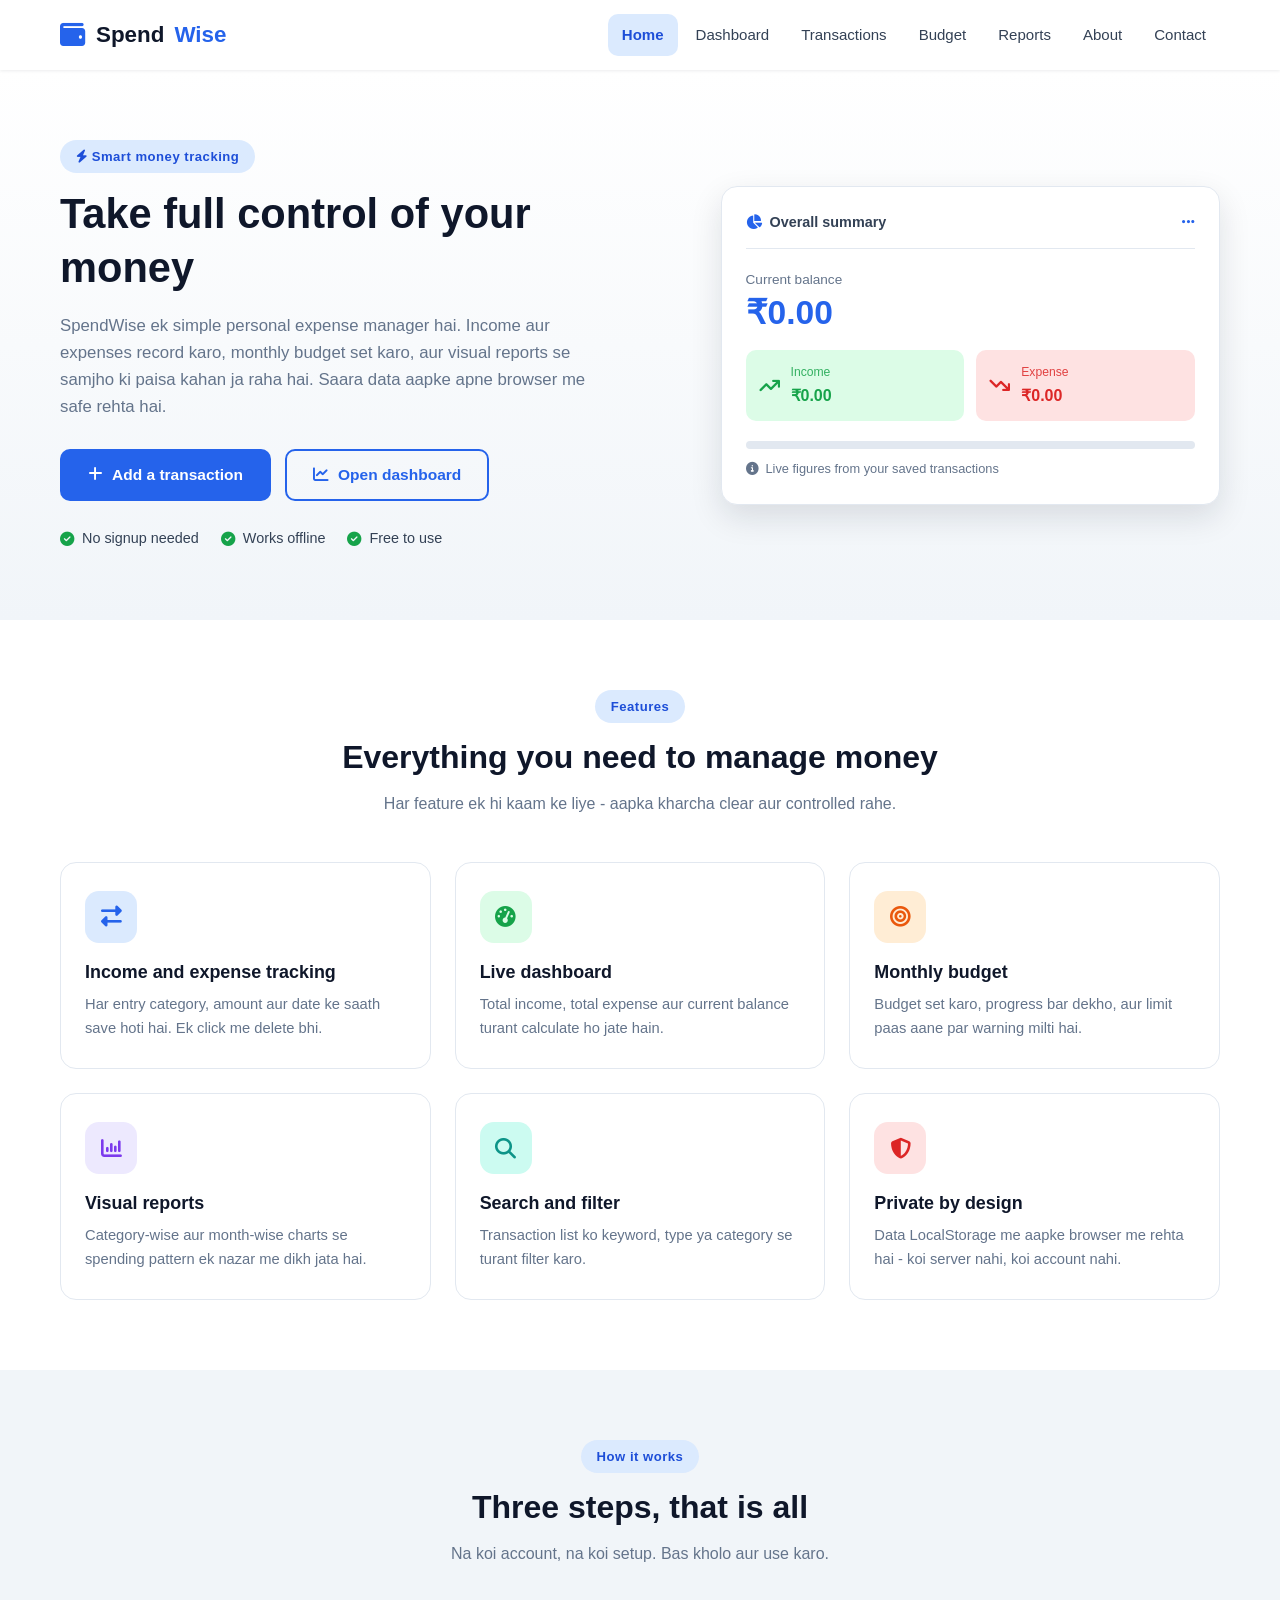
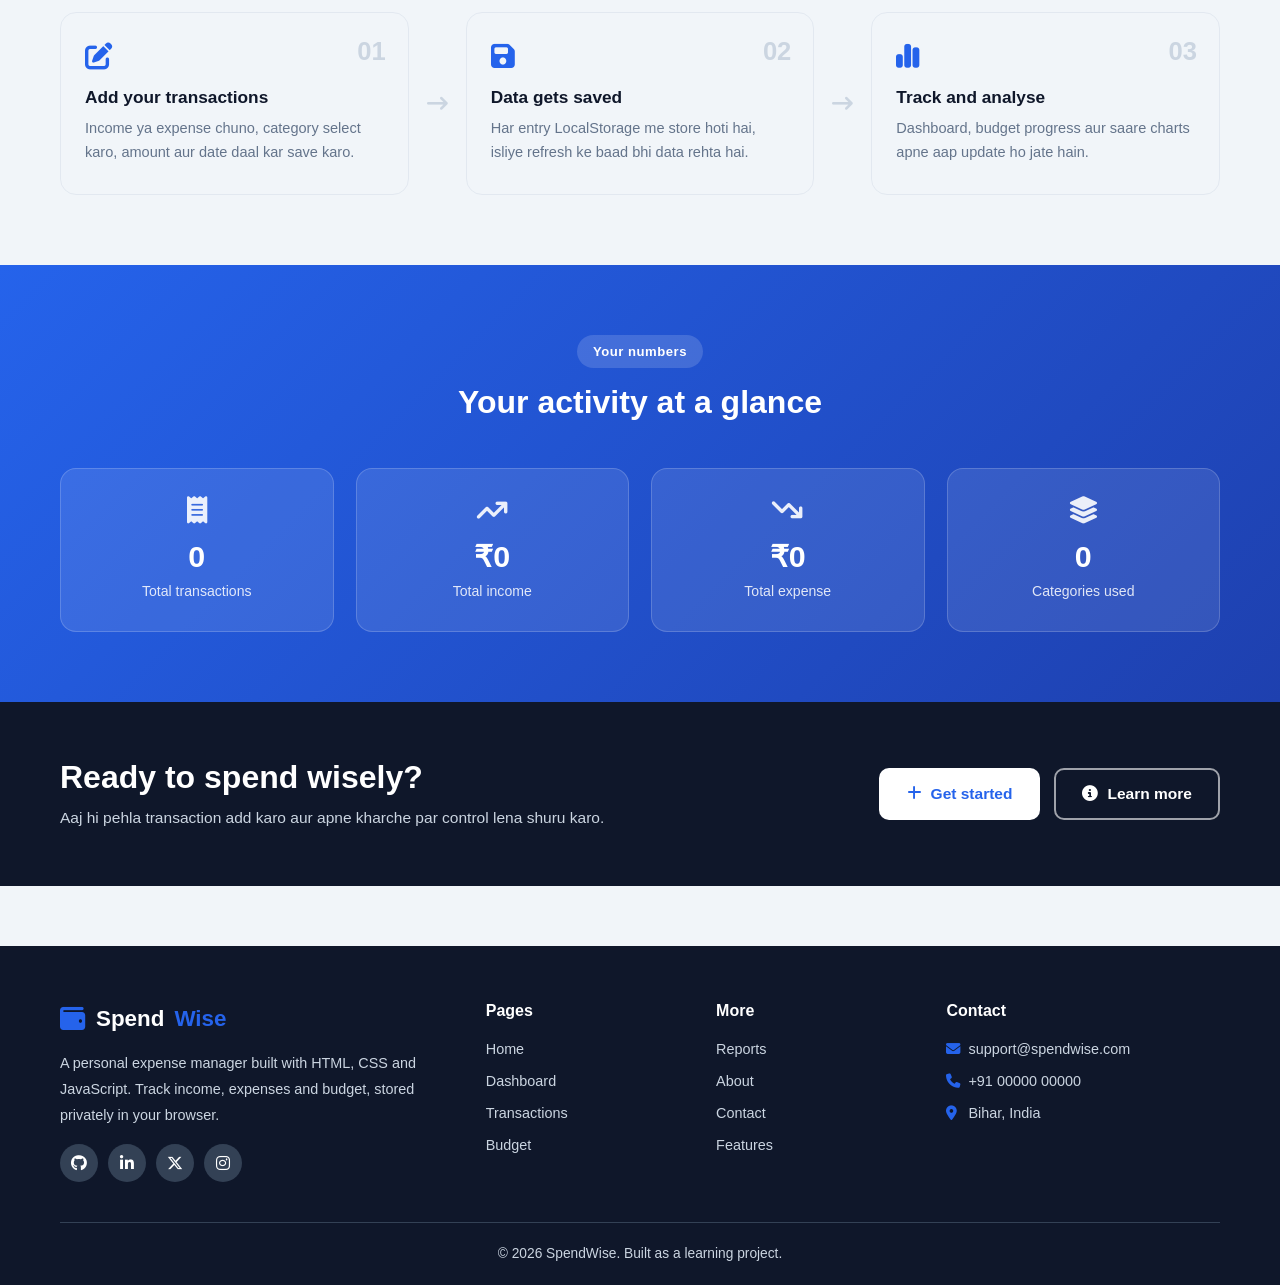
==== commit fc6b9364: "Refactor index.html for improved structure and content Updated meta tags, stylesheet links, and foot" ====
--- a/index.html
+++ b/index.html
@@ -3,36 +3,22 @@
 <head>
     <meta charset="UTF-8">
     <meta name="viewport" content="width=device-width, initial-scale=1.0">
-
     <title>SpendWise | Personal Expense Manager</title>
-
-    <meta
-        name="description"
-        content="SpendWise - Track income, expenses and budget in one simple personal expense manager."
-    >
-
-    <!-- Font Awesome -->
-    <link
-        rel="stylesheet"
-        href="https://cdnjs.cloudflare.com/ajax/libs/font-awesome/6.5.2/css/all.min.css"
-    >
-
-    <!-- CSS files are in repository root -->
-    <link rel="stylesheet" href="pages.css">
-    <link rel="stylesheet" href="responsive.css">
+    <meta name="description" content="SpendWise - Track income, expenses and budget in one simple personal expense manager.">
+
+    <link rel="stylesheet" href="https://cdnjs.cloudflare.com/ajax/libs/font-awesome/6.5.2/css/all.min.css">
+    <link rel="stylesheet" href="css/style.css">
+    <link rel="stylesheet" href="css/pages.css">
+    <link rel="stylesheet" href="css/responsive.css">
 </head>
-
 <body>
 
     <!-- ============ NAVBAR ============ -->
     <nav class="navbar">
         <div class="nav-container">
-
             <a href="index.html" class="logo">
-                <i class="fa-solid fa-wallet"></i>
-                Spend<span>Wise</span>
+                <i class="fa-solid fa-wallet"></i> Spend<span>Wise</span>
             </a>
-
             <ul class="nav-menu" id="navMenu">
                 <li><a href="index.html">Home</a></li>
                 <li><a href="dashboard.html">Dashboard</a></li>
@@ -42,613 +28,245 @@
                 <li><a href="about.html">About</a></li>
                 <li><a href="contact.html">Contact</a></li>
             </ul>
-
-            <button
-                class="menu-toggle"
-                id="menuToggle"
-                aria-label="Open menu"
-                type="button"
-            >
+            <button class="menu-toggle" id="menuToggle" aria-label="Open menu">
                 <i class="fa-solid fa-bars"></i>
             </button>
-
         </div>
     </nav>
-
 
     <!-- ============ SECTION 1 : HERO ============ -->
     <section class="hero">
-
         <div class="container hero-grid">
-
             <div class="hero-text fade-up">
-
-                <span class="section-tag">
-                    <i class="fa-solid fa-bolt"></i>
-                    Smart money tracking
-                </span>
-
+                <span class="section-tag"><i class="fa-solid fa-bolt"></i> Smart money tracking</span>
                 <h1>Take full control of your money</h1>
-
                 <p>
-                    SpendWise ek simple personal expense manager hai.
-                    Income aur expenses record karo, monthly budget set karo,
-                    aur visual reports se samjho ki paisa kahan ja raha hai.
+                    SpendWise ek simple personal expense manager hai. Income aur expenses record karo,
+                    monthly budget set karo, aur visual reports se samjho ki paisa kahan ja raha hai.
                     Saara data aapke apne browser me safe rehta hai.
                 </p>
-
                 <div class="hero-btns">
-
                     <a href="transactions.html" class="btn btn-primary">
-                        <i class="fa-solid fa-plus"></i>
-                        Add a transaction
+                        <i class="fa-solid fa-plus"></i> Add a transaction
                     </a>
-
                     <a href="dashboard.html" class="btn btn-outline">
-                        <i class="fa-solid fa-chart-line"></i>
-                        Open dashboard
+                        <i class="fa-solid fa-chart-line"></i> Open dashboard
                     </a>
-
-                </div>
-
+                </div>
                 <ul class="hero-points">
-
-                    <li>
-                        <i class="fa-solid fa-circle-check"></i>
-                        No signup needed
-                    </li>
-
-                    <li>
-                        <i class="fa-solid fa-circle-check"></i>
-                        Works offline
-                    </li>
-
-                    <li>
-                        <i class="fa-solid fa-circle-check"></i>
-                        Free to use
-                    </li>
-
+                    <li><i class="fa-solid fa-circle-check"></i> No signup needed</li>
+                    <li><i class="fa-solid fa-circle-check"></i> Works offline</li>
+                    <li><i class="fa-solid fa-circle-check"></i> Free to use</li>
                 </ul>
-
-            </div>
-
+            </div>
 
             <div class="hero-visual fade-up">
-
                 <div class="preview-card">
-
                     <div class="preview-head">
-
-                        <span>
-                            <i class="fa-solid fa-chart-pie"></i>
-                            Overall summary
-                        </span>
-
+                        <span><i class="fa-solid fa-chart-pie"></i> Overall summary</span>
                         <i class="fa-solid fa-ellipsis"></i>
-
-                    </div>
-
-
+                    </div>
                     <div class="preview-balance">
-
                         <p>Current balance</p>
-
                         <h3 id="heroBalance">&#8377;0.00</h3>
-
-                    </div>
-
-
+                    </div>
                     <div class="preview-stats">
-
                         <div class="preview-stat income">
-
                             <i class="fa-solid fa-arrow-trend-up"></i>
-
                             <div>
                                 <small>Income</small>
                                 <strong id="heroIncome">&#8377;0.00</strong>
                             </div>
-
                         </div>
-
-
                         <div class="preview-stat expense">
-
                             <i class="fa-solid fa-arrow-trend-down"></i>
-
                             <div>
                                 <small>Expense</small>
                                 <strong id="heroExpense">&#8377;0.00</strong>
                             </div>
-
                         </div>
-
-                    </div>
-
-
-                    <div class="preview-bar">
-                        <div
-                            class="preview-bar-fill"
-                            id="heroBar"
-                        ></div>
-                    </div>
-
-
+                    </div>
+                    <div class="preview-bar"><div class="preview-bar-fill" id="heroBar"></div></div>
                     <p class="preview-note">
-                        <i class="fa-solid fa-circle-info"></i>
-                        Live figures from your saved transactions
+                        <i class="fa-solid fa-circle-info"></i> Live figures from your saved transactions
                     </p>
-
-                </div>
-
-            </div>
-
-        </div>
-
-    </section>
-
+                </div>
+            </div>
+        </div>
+    </section>
 
     <!-- ============ SECTION 2 : FEATURES ============ -->
     <section class="section section-alt" id="features">
-
-        <div class="container">
-
+        <div class="container">
             <div class="section-header">
-
                 <span class="section-tag">Features</span>
-
                 <h2>Everything you need to manage money</h2>
-
-                <p>
-                    Har feature ek hi kaam ke liye -
-                    aapka kharcha clear aur controlled rahe.
-                </p>
-
-            </div>
-
+                <p>Har feature ek hi kaam ke liye - aapka kharcha clear aur controlled rahe.</p>
+            </div>
 
             <div class="features-grid">
-
-                <article class="feature-card">
-
-                    <div class="feature-icon blue">
-                        <i class="fa-solid fa-right-left"></i>
-                    </div>
-
+                <article class="feature-card">
+                    <div class="feature-icon blue"><i class="fa-solid fa-right-left"></i></div>
                     <h3>Income and expense tracking</h3>
-
-                    <p>
-                        Har entry category, amount aur date ke saath
-                        save hoti hai. Ek click me delete bhi.
-                    </p>
-
-                </article>
-
-
-                <article class="feature-card">
-
-                    <div class="feature-icon green">
-                        <i class="fa-solid fa-gauge-high"></i>
-                    </div>
-
+                    <p>Har entry category, amount aur date ke saath save hoti hai. Ek click me delete bhi.</p>
+                </article>
+                <article class="feature-card">
+                    <div class="feature-icon green"><i class="fa-solid fa-gauge-high"></i></div>
                     <h3>Live dashboard</h3>
-
-                    <p>
-                        Total income, total expense aur current balance
-                        turant calculate ho jate hain.
-                    </p>
-
-                </article>
-
-
-                <article class="feature-card">
-
-                    <div class="feature-icon orange">
-                        <i class="fa-solid fa-bullseye"></i>
-                    </div>
-
+                    <p>Total income, total expense aur current balance turant calculate ho jate hain.</p>
+                </article>
+                <article class="feature-card">
+                    <div class="feature-icon orange"><i class="fa-solid fa-bullseye"></i></div>
                     <h3>Monthly budget</h3>
-
-                    <p>
-                        Budget set karo, progress bar dekho,
-                        aur limit paas aane par warning milti hai.
-                    </p>
-
-                </article>
-
-
-                <article class="feature-card">
-
-                    <div class="feature-icon purple">
-                        <i class="fa-solid fa-chart-column"></i>
-                    </div>
-
+                    <p>Budget set karo, progress bar dekho, aur limit paas aane par warning milti hai.</p>
+                </article>
+                <article class="feature-card">
+                    <div class="feature-icon purple"><i class="fa-solid fa-chart-column"></i></div>
                     <h3>Visual reports</h3>
-
-                    <p>
-                        Category-wise aur month-wise charts se
-                        spending pattern ek nazar me dikh jata hai.
-                    </p>
-
-                </article>
-
-
-                <article class="feature-card">
-
-                    <div class="feature-icon teal">
-                        <i class="fa-solid fa-magnifying-glass"></i>
-                    </div>
-
+                    <p>Category-wise aur month-wise charts se spending pattern ek nazar me dikh jata hai.</p>
+                </article>
+                <article class="feature-card">
+                    <div class="feature-icon teal"><i class="fa-solid fa-magnifying-glass"></i></div>
                     <h3>Search and filter</h3>
-
-                    <p>
-                        Transaction list ko keyword, type ya category
-                        se turant filter karo.
-                    </p>
-
-                </article>
-
-
-                <article class="feature-card">
-
-                    <div class="feature-icon red">
-                        <i class="fa-solid fa-shield-halved"></i>
-                    </div>
-
+                    <p>Transaction list ko keyword, type ya category se turant filter karo.</p>
+                </article>
+                <article class="feature-card">
+                    <div class="feature-icon red"><i class="fa-solid fa-shield-halved"></i></div>
                     <h3>Private by design</h3>
-
-                    <p>
-                        Data LocalStorage me aapke browser me rehta hai -
-                        koi server nahi, koi account nahi.
-                    </p>
-
-                </article>
-
-            </div>
-
-        </div>
-
-    </section>
-
+                    <p>Data LocalStorage me aapke browser me rehta hai - koi server nahi, koi account nahi.</p>
+                </article>
+            </div>
+        </div>
+    </section>
 
     <!-- ============ SECTION 3 : HOW IT WORKS ============ -->
     <section class="section" id="how">
-
-        <div class="container">
-
+        <div class="container">
             <div class="section-header">
-
                 <span class="section-tag">How it works</span>
-
                 <h2>Three steps, that is all</h2>
-
-                <p>
-                    Na koi account, na koi setup. Bas kholo aur use karo.
-                </p>
-
-            </div>
-
+                <p>Na koi account, na koi setup. Bas kholo aur use karo.</p>
+            </div>
 
             <div class="steps-grid">
-
                 <div class="step-card">
-
                     <span class="step-number">01</span>
-
                     <i class="fa-solid fa-pen-to-square step-icon"></i>
-
                     <h3>Add your transactions</h3>
-
-                    <p>
-                        Income ya expense chuno, category select karo,
-                        amount aur date daal kar save karo.
-                    </p>
-
-                </div>
-
-
-                <div class="step-arrow">
-                    <i class="fa-solid fa-arrow-right-long"></i>
-                </div>
-
-
+                    <p>Income ya expense chuno, category select karo, amount aur date daal kar save karo.</p>
+                </div>
+                <div class="step-arrow"><i class="fa-solid fa-arrow-right-long"></i></div>
                 <div class="step-card">
-
                     <span class="step-number">02</span>
-
                     <i class="fa-solid fa-floppy-disk step-icon"></i>
-
                     <h3>Data gets saved</h3>
-
-                    <p>
-                        Har entry LocalStorage me store hoti hai,
-                        isliye refresh ke baad bhi data rehta hai.
-                    </p>
-
-                </div>
-
-
-                <div class="step-arrow">
-                    <i class="fa-solid fa-arrow-right-long"></i>
-                </div>
-
-
+                    <p>Har entry LocalStorage me store hoti hai, isliye refresh ke baad bhi data rehta hai.</p>
+                </div>
+                <div class="step-arrow"><i class="fa-solid fa-arrow-right-long"></i></div>
                 <div class="step-card">
-
                     <span class="step-number">03</span>
-
                     <i class="fa-solid fa-chart-simple step-icon"></i>
-
                     <h3>Track and analyse</h3>
-
-                    <p>
-                        Dashboard, budget progress aur saare charts
-                        apne aap update ho jate hain.
-                    </p>
-
-                </div>
-
-            </div>
-
-        </div>
-
-    </section>
-
+                    <p>Dashboard, budget progress aur saare charts apne aap update ho jate hain.</p>
+                </div>
+            </div>
+        </div>
+    </section>
 
     <!-- ============ SECTION 4 : STATISTICS ============ -->
     <section class="stats-section">
-
-        <div class="container">
-
+        <div class="container">
             <div class="section-header">
-
-                <span class="section-tag light">
-                    Your numbers
-                </span>
-
+                <span class="section-tag light">Your numbers</span>
                 <h2>Your activity at a glance</h2>
-
-            </div>
-
-
+            </div>
             <div class="stats-grid">
-
-                <div class="stat-box">
-
+                <div class="stat-box">
                     <i class="fa-solid fa-receipt"></i>
-
                     <h3 id="statTransactions">0</h3>
-
                     <p>Total transactions</p>
-
-                </div>
-
-
-                <div class="stat-box">
-
+                </div>
+                <div class="stat-box">
                     <i class="fa-solid fa-arrow-trend-up"></i>
-
                     <h3 id="statIncome">&#8377;0</h3>
-
                     <p>Total income</p>
-
-                </div>
-
-
-                <div class="stat-box">
-
+                </div>
+                <div class="stat-box">
                     <i class="fa-solid fa-arrow-trend-down"></i>
-
                     <h3 id="statExpense">&#8377;0</h3>
-
                     <p>Total expense</p>
-
-                </div>
-
-
-                <div class="stat-box">
-
+                </div>
+                <div class="stat-box">
                     <i class="fa-solid fa-layer-group"></i>
-
                     <h3 id="statCategories">0</h3>
-
                     <p>Categories used</p>
-
-                </div>
-
-            </div>
-
-        </div>
-
-    </section>
-
+                </div>
+            </div>
+        </div>
+    </section>
 
     <!-- ============ SECTION 5 : CTA ============ -->
     <section class="cta-section">
-
         <div class="container cta-inner">
-
             <div>
-
                 <h2>Ready to spend wisely?</h2>
-
-                <p>
-                    Aaj hi pehla transaction add karo aur
-                    apne kharche par control lena shuru karo.
-                </p>
-
-            </div>
-
-
+                <p>Aaj hi pehla transaction add karo aur apne kharche par control lena shuru karo.</p>
+            </div>
             <div class="cta-btns">
-
-                <a href="transactions.html" class="btn btn-light">
-                    <i class="fa-solid fa-plus"></i>
-                    Get started
-                </a>
-
-                <a href="about.html" class="btn btn-outline-light">
-                    <i class="fa-solid fa-circle-info"></i>
-                    Learn more
-                </a>
-
-            </div>
-
-        </div>
-
-    </section>
-
+                <a href="transactions.html" class="btn btn-light"><i class="fa-solid fa-plus"></i> Get started</a>
+                <a href="about.html" class="btn btn-outline-light"><i class="fa-solid fa-circle-info"></i> Learn more</a>
+            </div>
+        </div>
+    </section>
 
     <!-- ============ FOOTER ============ -->
     <footer class="footer">
-
-        <div class="container">
-
+        <div class="container">
             <div class="footer-grid">
-
-                <div class="footer-col">
-
-                    <div class="logo">
-                        <i class="fa-solid fa-wallet"></i>
-                        Spend<span>Wise</span>
-                    </div>
-
-                    <p>
-                        A personal expense manager built with HTML,
-                        CSS and JavaScript. Track income, expenses and
-                        budget, stored privately in your browser.
-                    </p>
-
-
+                <div class="footer-col">
+                    <div class="logo"><i class="fa-solid fa-wallet"></i> Spend<span>Wise</span></div>
+                    <p>A personal expense manager built with HTML, CSS and JavaScript. Track income, expenses and budget, stored privately in your browser.</p>
                     <div class="social-links">
-
-                        <a href="#" aria-label="GitHub">
-                            <i class="fa-brands fa-github"></i>
-                        </a>
-
-                        <a href="#" aria-label="LinkedIn">
-                            <i class="fa-brands fa-linkedin-in"></i>
-                        </a>
-
-                        <a href="#" aria-label="Twitter">
-                            <i class="fa-brands fa-x-twitter"></i>
-                        </a>
-
-                        <a href="#" aria-label="Instagram">
-                            <i class="fa-brands fa-instagram"></i>
-                        </a>
-
-                    </div>
-
-                </div>
-
-
-                <div class="footer-col">
-
+                        <a href="#" aria-label="GitHub"><i class="fa-brands fa-github"></i></a>
+                        <a href="#" aria-label="LinkedIn"><i class="fa-brands fa-linkedin-in"></i></a>
+                        <a href="#" aria-label="Twitter"><i class="fa-brands fa-x-twitter"></i></a>
+                        <a href="#" aria-label="Instagram"><i class="fa-brands fa-instagram"></i></a>
+                    </div>
+                </div>
+                <div class="footer-col">
                     <h4>Pages</h4>
-
                     <ul>
-
-                        <li>
-                            <a href="index.html">Home</a>
-                        </li>
-
-                        <li>
-                            <a href="dashboard.html">Dashboard</a>
-                        </li>
-
-                        <li>
-                            <a href="transactions.html">Transactions</a>
-                        </li>
-
-                        <li>
-                            <a href="budget.html">Budget</a>
-                        </li>
-
+                        <li><a href="index.html">Home</a></li>
+                        <li><a href="dashboard.html">Dashboard</a></li>
+                        <li><a href="transactions.html">Transactions</a></li>
+                        <li><a href="budget.html">Budget</a></li>
                     </ul>
-
-                </div>
-
-
-                <div class="footer-col">
-
+                </div>
+                <div class="footer-col">
                     <h4>More</h4>
-
                     <ul>
-
-                        <li>
-                            <a href="reports.html">Reports</a>
-                        </li>
-
-                        <li>
-                            <a href="about.html">About</a>
-                        </li>
-
-                        <li>
-                            <a href="contact.html">Contact</a>
-                        </li>
-
-                        <li>
-                            <a href="#features">Features</a>
-                        </li>
-
+                        <li><a href="reports.html">Reports</a></li>
+                        <li><a href="about.html">About</a></li>
+                        <li><a href="contact.html">Contact</a></li>
+                        <li><a href="#features">Features</a></li>
                     </ul>
-
-                </div>
-
-
-                <div class="footer-col">
-
+                </div>
+                <div class="footer-col">
                     <h4>Contact</h4>
-
                     <ul>
-
-                        <li>
-                            <i class="fa-solid fa-envelope"></i>
-                            support@spendwise.com
-                        </li>
-
-                        <li>
-                            <i class="fa-solid fa-phone"></i>
-                            +91 00000 00000
-                        </li>
-
-                        <li>
-                            <i class="fa-solid fa-location-dot"></i>
-                            Bihar, India
-                        </li>
-
+                        <li><i class="fa-solid fa-envelope"></i> support@spendwise.com</li>
+                        <li><i class="fa-solid fa-phone"></i> +91 00000 00000</li>
+                        <li><i class="fa-solid fa-location-dot"></i> Bihar, India</li>
                     </ul>
-
-                </div>
-
-            </div>
-
-
-            <div class="footer-bottom">
-
-                <p>
-                    &copy; 2026 SpendWise.
-                    Built as a learning project.
-                </p>
-
-            </div>
-
-        </div>
-
+                </div>
+            </div>
+            <div class="footer-bottom"><p>&copy; 2026 SpendWise. Built as a learning project.</p></div>
+        </div>
     </footer>
 
-
-    <!-- Toast -->
-    <div id="toast">
-        <i class="fa-solid fa-circle-check"></i>
-        <span id="toastMessage">Message</span>
-    </div>
-
-
-    <!-- JavaScript files are in repository root -->
-    <script src="main.js"></script>
-    <script src="home.js"></script>
-
+    <div id="toast"><i class="fa-solid fa-circle-check"></i><span id="toastMessage">Message</span></div>
+
+    <script src="js/main.js"></script>
+    <script src="js/home.js"></script>
 </body>
 </html>
--- a/css/style.css
+++ b/css/style.css
@@ -0,0 +1,405 @@
+/* ============================================
+   SpendWise - Personal Expense Manager
+   File: css/style.css  (Global Stylesheet)
+   ============================================ */
+
+/* ---------- 1. RESET ---------- */
+* { margin: 0; padding: 0; box-sizing: border-box; }
+html { scroll-behavior: smooth; }
+
+/* ---------- 2. ROOT VARIABLES ---------- */
+:root {
+    --primary: #2563eb;
+    --primary-dark: #1d4ed8;
+    --primary-light: #dbeafe;
+
+    --success: #16a34a;
+    --success-light: #dcfce7;
+
+    --danger: #dc2626;
+    --danger-light: #fee2e2;
+
+    --warning: #ea580c;
+    --warning-light: #ffedd5;
+
+    --dark: #0f172a;
+    --gray-900: #1e293b;
+    --gray-700: #334155;
+    --gray-500: #64748b;
+    --gray-300: #cbd5e1;
+    --gray-200: #e2e8f0;
+    --gray-100: #f1f5f9;
+    --white: #ffffff;
+
+    --radius: 10px;
+    --radius-lg: 16px;
+    --shadow-sm: 0 1px 3px rgba(15, 23, 42, 0.08);
+    --shadow: 0 4px 16px rgba(15, 23, 42, 0.08);
+    --shadow-lg: 0 12px 32px rgba(15, 23, 42, 0.12);
+    --transition: all 0.3s ease;
+    --font: 'Segoe UI', 'Poppins', Tahoma, Geneva, Verdana, sans-serif;
+}
+
+/* ---------- 3. BASE ---------- */
+body {
+    font-family: var(--font);
+    background-color: var(--gray-100);
+    color: var(--gray-900);
+    line-height: 1.6;
+    font-size: 16px;
+}
+a { text-decoration: none; color: inherit; }
+ul { list-style: none; }
+img { max-width: 100%; display: block; }
+
+.container {
+    width: 100%;
+    max-width: 1200px;
+    margin: 0 auto;
+    padding: 0 20px;
+}
+
+/* ---------- 4. TYPOGRAPHY ---------- */
+h1, h2, h3, h4 { color: var(--dark); font-weight: 700; line-height: 1.3; }
+h1 { font-size: 2.6rem; }
+h2 { font-size: 2rem; }
+h3 { font-size: 1.3rem; }
+
+.section { padding: 70px 0; }
+.section-alt { background: var(--white); }
+
+.section-header {
+    text-align: center;
+    max-width: 640px;
+    margin: 0 auto 45px;
+}
+.section-header h2 { margin-bottom: 12px; }
+.section-header p { color: var(--gray-500); }
+
+.section-tag {
+    display: inline-block;
+    background: var(--primary-light);
+    color: var(--primary-dark);
+    padding: 6px 16px;
+    border-radius: 50px;
+    font-size: 0.82rem;
+    font-weight: 600;
+    letter-spacing: 0.5px;
+    margin-bottom: 14px;
+}
+.section-tag.light { background: rgba(255, 255, 255, 0.15); color: #fff; }
+
+.text-success { color: var(--success); }
+.text-danger  { color: var(--danger); }
+.text-primary { color: var(--primary); }
+.text-warning { color: var(--warning); }
+
+/* ---------- 5. BUTTONS ---------- */
+.btn {
+    display: inline-flex;
+    align-items: center;
+    justify-content: center;
+    gap: 9px;
+    padding: 12px 26px;
+    border: 2px solid transparent;
+    border-radius: var(--radius);
+    font-size: 0.97rem;
+    font-family: var(--font);
+    font-weight: 600;
+    cursor: pointer;
+    transition: var(--transition);
+    white-space: nowrap;
+}
+.btn-primary { background: var(--primary); color: var(--white); }
+.btn-primary:hover { background: var(--primary-dark); transform: translateY(-2px); box-shadow: var(--shadow); }
+
+.btn-outline { background: transparent; color: var(--primary); border-color: var(--primary); }
+.btn-outline:hover { background: var(--primary); color: var(--white); }
+
+.btn-outline-light { background: transparent; color: #fff; border-color: rgba(255, 255, 255, 0.6); }
+.btn-outline-light:hover { background: #fff; color: var(--primary); }
+
+.btn-success { background: var(--success); color: var(--white); }
+.btn-success:hover { background: #15803d; }
+
+.btn-danger { background: var(--danger); color: var(--white); }
+.btn-danger:hover { background: #b91c1c; }
+
+.btn-light { background: var(--white); color: var(--primary); }
+.btn-light:hover { background: var(--gray-200); }
+
+.btn-secondary { background: var(--gray-200); color: var(--gray-700); }
+.btn-secondary:hover { background: var(--gray-300); }
+
+.btn-sm { padding: 8px 16px; font-size: 0.85rem; }
+.btn-block { width: 100%; }
+
+/* ---------- 6. NAVBAR ---------- */
+.navbar {
+    background: var(--white);
+    box-shadow: var(--shadow-sm);
+    position: sticky;
+    top: 0;
+    z-index: 999;
+}
+.nav-container {
+    max-width: 1200px;
+    margin: 0 auto;
+    padding: 0 20px;
+    height: 70px;
+    display: flex;
+    align-items: center;
+    justify-content: space-between;
+}
+.logo {
+    display: flex;
+    align-items: center;
+    gap: 10px;
+    font-size: 1.4rem;
+    font-weight: 700;
+    color: var(--dark);
+}
+.logo i { color: var(--primary); font-size: 1.6rem; }
+.logo span { color: var(--primary); }
+
+.nav-menu { display: flex; align-items: center; gap: 4px; }
+.nav-menu li a {
+    display: block;
+    padding: 9px 14px;
+    border-radius: var(--radius);
+    font-size: 0.94rem;
+    font-weight: 500;
+    color: var(--gray-700);
+    transition: var(--transition);
+}
+.nav-menu li a:hover { background: var(--gray-100); color: var(--primary); }
+.nav-menu li a.active { background: var(--primary-light); color: var(--primary-dark); font-weight: 600; }
+
+.menu-toggle {
+    display: none;
+    background: none;
+    border: none;
+    font-size: 1.4rem;
+    color: var(--dark);
+    cursor: pointer;
+}
+
+/* ---------- 7. PAGE HEADER ---------- */
+.page-header {
+    background: linear-gradient(135deg, var(--primary) 0%, #1e40af 100%);
+    color: var(--white);
+    padding: 45px 0;
+}
+.page-header h1 { color: var(--white); font-size: 2.1rem; margin-bottom: 6px; }
+.page-header p { opacity: 0.9; }
+.breadcrumb {
+    display: flex;
+    align-items: center;
+    gap: 8px;
+    font-size: 0.88rem;
+    margin-top: 10px;
+    opacity: 0.85;
+}
+
+/* ---------- 8. CARDS ---------- */
+.card {
+    background: var(--white);
+    border-radius: var(--radius-lg);
+    padding: 24px;
+    box-shadow: var(--shadow-sm);
+    border: 1px solid var(--gray-200);
+}
+.card-header {
+    display: flex;
+    align-items: center;
+    justify-content: space-between;
+    flex-wrap: wrap;
+    gap: 12px;
+    margin-bottom: 20px;
+    padding-bottom: 14px;
+    border-bottom: 1px solid var(--gray-200);
+}
+.card-header h3 { display: flex; align-items: center; gap: 9px; font-size: 1.1rem; }
+.card-header h3 i { color: var(--primary); }
+
+/* ---------- 9. FORMS ---------- */
+.form-group { margin-bottom: 18px; }
+.form-group label {
+    display: block;
+    margin-bottom: 7px;
+    font-size: 0.9rem;
+    font-weight: 600;
+    color: var(--gray-700);
+}
+.form-control {
+    width: 100%;
+    padding: 12px 14px;
+    font-size: 0.95rem;
+    font-family: var(--font);
+    color: var(--gray-900);
+    background: var(--white);
+    border: 2px solid var(--gray-200);
+    border-radius: var(--radius);
+    transition: var(--transition);
+}
+.form-control:focus {
+    outline: none;
+    border-color: var(--primary);
+    box-shadow: 0 0 0 3px var(--primary-light);
+}
+.form-control::placeholder { color: var(--gray-300); }
+textarea.form-control { resize: vertical; min-height: 120px; }
+
+.form-row { display: grid; grid-template-columns: 1fr 1fr; gap: 16px; }
+
+.error-message {
+    display: block;
+    min-height: 18px;
+    margin-top: 5px;
+    font-size: 0.8rem;
+    font-weight: 500;
+    color: var(--danger);
+}
+.form-control.input-error { border-color: var(--danger); }
+
+.type-selector { display: grid; grid-template-columns: 1fr 1fr; gap: 12px; }
+.type-option input[type="radio"] { display: none; }
+.type-option label {
+    display: flex;
+    align-items: center;
+    justify-content: center;
+    gap: 8px;
+    margin: 0;
+    padding: 13px;
+    border: 2px solid var(--gray-200);
+    border-radius: var(--radius);
+    cursor: pointer;
+    font-weight: 600;
+    color: var(--gray-500);
+    transition: var(--transition);
+}
+.type-option input[type="radio"]:checked + label.income-label {
+    border-color: var(--success); background: var(--success-light); color: var(--success);
+}
+.type-option input[type="radio"]:checked + label.expense-label {
+    border-color: var(--danger); background: var(--danger-light); color: var(--danger);
+}
+
+/* ---------- 10. TABLE ---------- */
+.table-wrapper { overflow-x: auto; }
+table { width: 100%; border-collapse: collapse; min-width: 640px; }
+table thead th {
+    background: var(--gray-100);
+    padding: 13px 15px;
+    text-align: left;
+    font-size: 0.83rem;
+    font-weight: 700;
+    color: var(--gray-700);
+    letter-spacing: 0.4px;
+}
+table tbody td { padding: 14px 15px; border-bottom: 1px solid var(--gray-200); font-size: 0.93rem; }
+table tbody tr:hover { background: var(--gray-100); }
+
+.badge {
+    display: inline-flex;
+    align-items: center;
+    gap: 6px;
+    padding: 5px 12px;
+    border-radius: 50px;
+    font-size: 0.78rem;
+    font-weight: 600;
+}
+.badge-income { background: var(--success-light); color: var(--success); }
+.badge-expense { background: var(--danger-light); color: var(--danger); }
+.badge-category { background: var(--gray-100); color: var(--gray-700); }
+
+.btn-icon {
+    width: 34px; height: 34px;
+    display: inline-flex; align-items: center; justify-content: center;
+    border: none; border-radius: 8px;
+    background: var(--danger-light); color: var(--danger);
+    cursor: pointer; transition: var(--transition);
+}
+.btn-icon:hover { background: var(--danger); color: var(--white); }
+
+/* ---------- 11. EMPTY STATE ---------- */
+.empty-state { padding: 45px 20px; text-align: center; color: var(--gray-500); }
+.empty-state i { font-size: 2.8rem; color: var(--gray-300); margin-bottom: 14px; }
+.empty-state h4 { color: var(--gray-700); margin-bottom: 6px; }
+.empty-state p { font-size: 0.9rem; }
+
+/* ---------- 12. ALERT / TOAST ---------- */
+.alert {
+    display: flex; align-items: center; gap: 11px;
+    padding: 14px 18px; border-radius: var(--radius);
+    font-size: 0.92rem; font-weight: 500; margin-bottom: 18px;
+}
+.alert-success { background: var(--success-light); color: var(--success); border-left: 4px solid var(--success); }
+.alert-danger  { background: var(--danger-light);  color: var(--danger);  border-left: 4px solid var(--danger); }
+.alert-warning { background: var(--warning-light); color: var(--warning); border-left: 4px solid var(--warning); }
+.alert-info    { background: var(--primary-light); color: var(--primary-dark); border-left: 4px solid var(--primary); }
+
+.hidden { display: none !important; }
+
+#toast {
+    position: fixed; bottom: 25px; right: 25px; z-index: 9999;
+    display: flex; align-items: center; gap: 11px;
+    padding: 15px 22px;
+    background: var(--dark); color: var(--white);
+    border-radius: var(--radius); box-shadow: var(--shadow-lg);
+    font-size: 0.93rem; font-weight: 500;
+    opacity: 0; transform: translateY(20px);
+    pointer-events: none; transition: var(--transition);
+}
+#toast.show { opacity: 1; transform: translateY(0); }
+#toast.toast-success i { color: #4ade80; }
+#toast.toast-error i   { color: #f87171; }
+#toast.toast-warning i { color: #fb923c; }
+
+/* ---------- 13. FOOTER ---------- */
+.footer { background: var(--dark); color: var(--gray-300); padding: 55px 0 0; margin-top: 60px; }
+.footer-grid {
+    display: grid;
+    grid-template-columns: 2fr 1fr 1fr 1.4fr;
+    gap: 35px;
+    padding-bottom: 40px;
+}
+.footer-col h4 { color: var(--white); font-size: 1rem; margin-bottom: 16px; }
+.footer-col p { font-size: 0.9rem; line-height: 1.8; }
+.footer .logo { color: var(--white); margin-bottom: 14px; }
+.footer-col ul li { margin-bottom: 9px; font-size: 0.9rem; }
+.footer-col ul li a { transition: var(--transition); }
+.footer-col ul li a:hover { color: var(--white); padding-left: 5px; }
+.footer-col ul li i { width: 18px; color: var(--primary); }
+
+.social-links { display: flex; gap: 10px; margin-top: 15px; }
+.social-links a {
+    width: 38px; height: 38px;
+    display: flex; align-items: center; justify-content: center;
+    background: var(--gray-700); color: var(--white);
+    border-radius: 50%; transition: var(--transition);
+}
+.social-links a:hover { background: var(--primary); transform: translateY(-3px); }
+
+.footer-bottom {
+    border-top: 1px solid var(--gray-700);
+    padding: 20px 0; text-align: center; font-size: 0.86rem;
+}
+
+/* ---------- 14. ANIMATION ---------- */
+@keyframes fadeUp {
+    from { opacity: 0; transform: translateY(18px); }
+    to   { opacity: 1; transform: translateY(0); }
+}
+.fade-up { animation: fadeUp 0.5s ease forwards; }
+
+@media (prefers-reduced-motion: reduce) {
+    * { animation: none !important; transition: none !important; }
+}
+
+/* ---------- 15. FOCUS (accessibility) ---------- */
+a:focus-visible, button:focus-visible, input:focus-visible,
+select:focus-visible, textarea:focus-visible {
+    outline: 3px solid var(--primary);
+    outline-offset: 2px;
+}
--- a/css/pages.css
+++ b/css/pages.css
@@ -0,0 +1,297 @@
+/* ============================================
+   SpendWise
+   File: css/pages.css
+   Home, About and Contact page sections
+   ============================================ */
+
+/* ---------- HERO ---------- */
+.hero {
+    background: linear-gradient(180deg, var(--white) 0%, var(--gray-100) 100%);
+    padding: 70px 0;
+}
+.hero-grid {
+    display: grid;
+    grid-template-columns: 1.1fr 0.9fr;
+    gap: 50px;
+    align-items: center;
+}
+.hero-text h1 { margin-bottom: 18px; }
+.hero-text > p {
+    color: var(--gray-500);
+    font-size: 1.05rem;
+    max-width: 60ch;
+    margin-bottom: 28px;
+}
+.hero-btns { display: flex; gap: 14px; flex-wrap: wrap; margin-bottom: 26px; }
+
+.hero-points { display: flex; gap: 22px; flex-wrap: wrap; }
+.hero-points li {
+    display: flex; align-items: center; gap: 8px;
+    font-size: 0.9rem; color: var(--gray-700); font-weight: 500;
+}
+.hero-points li i { color: var(--success); }
+
+/* hero preview card */
+.preview-card {
+    background: var(--white);
+    border: 1px solid var(--gray-200);
+    border-radius: var(--radius-lg);
+    padding: 24px;
+    box-shadow: var(--shadow-lg);
+}
+.preview-head {
+    display: flex; align-items: center; justify-content: space-between;
+    font-size: 0.9rem; font-weight: 600; color: var(--gray-700);
+    padding-bottom: 14px; border-bottom: 1px solid var(--gray-200);
+}
+.preview-head i { color: var(--primary); }
+.preview-head span { display: flex; align-items: center; gap: 8px; }
+
+.preview-balance { padding: 20px 0 16px; }
+.preview-balance p { font-size: 0.85rem; color: var(--gray-500); }
+.preview-balance h3 { font-size: 2.1rem; color: var(--primary); }
+
+.preview-stats { display: grid; grid-template-columns: 1fr 1fr; gap: 12px; }
+.preview-stat {
+    display: flex; align-items: center; gap: 11px;
+    padding: 13px; border-radius: var(--radius);
+}
+.preview-stat i { font-size: 1.15rem; }
+.preview-stat small { display: block; font-size: 0.76rem; opacity: 0.85; }
+.preview-stat strong { font-size: 1rem; }
+.preview-stat.income  { background: var(--success-light); color: var(--success); }
+.preview-stat.expense { background: var(--danger-light);  color: var(--danger); }
+
+.preview-bar {
+    height: 8px; background: var(--gray-200);
+    border-radius: 50px; overflow: hidden; margin: 20px 0 10px;
+}
+.preview-bar-fill {
+    height: 100%; width: 0%;
+    background: linear-gradient(90deg, var(--primary), #60a5fa);
+    border-radius: 50px; transition: width 0.6s ease;
+}
+.preview-note {
+    display: flex; align-items: center; gap: 7px;
+    font-size: 0.8rem; color: var(--gray-500);
+}
+
+/* ---------- FEATURES ---------- */
+.features-grid {
+    display: grid;
+    grid-template-columns: repeat(3, 1fr);
+    gap: 24px;
+}
+.feature-card {
+    background: var(--white);
+    border: 1px solid var(--gray-200);
+    border-radius: var(--radius-lg);
+    padding: 28px 24px;
+    transition: var(--transition);
+}
+.feature-card:hover { box-shadow: var(--shadow); border-color: var(--primary); }
+.feature-card h3 { font-size: 1.12rem; margin-bottom: 9px; }
+.feature-card p { font-size: 0.92rem; color: var(--gray-500); }
+
+.feature-icon {
+    width: 52px; height: 52px;
+    display: flex; align-items: center; justify-content: center;
+    border-radius: 14px; font-size: 1.3rem; margin-bottom: 18px;
+}
+.feature-icon.blue   { background: var(--primary-light); color: var(--primary); }
+.feature-icon.green  { background: var(--success-light); color: var(--success); }
+.feature-icon.orange { background: var(--warning-light); color: var(--warning); }
+.feature-icon.purple { background: #ede9fe; color: #7c3aed; }
+.feature-icon.teal   { background: #ccfbf1; color: #0d9488; }
+.feature-icon.red    { background: var(--danger-light); color: var(--danger); }
+
+/* ---------- HOW IT WORKS ---------- */
+.steps-grid {
+    display: flex;
+    align-items: stretch;
+    justify-content: center;
+    gap: 18px;
+}
+.step-card {
+    flex: 1;
+    position: relative;
+    background: var(--gray-100);
+    border: 1px solid var(--gray-200);
+    border-radius: var(--radius-lg);
+    padding: 30px 24px;
+}
+.step-number {
+    position: absolute; top: 18px; right: 22px;
+    font-size: 1.6rem; font-weight: 800; color: var(--gray-300);
+}
+.step-icon { font-size: 1.7rem; color: var(--primary); margin-bottom: 16px; display: block; }
+.step-card h3 { font-size: 1.08rem; margin-bottom: 9px; }
+.step-card p { font-size: 0.91rem; color: var(--gray-500); }
+
+.step-arrow {
+    display: flex; align-items: center;
+    color: var(--gray-300); font-size: 1.3rem;
+}
+
+/* ---------- STATISTICS ---------- */
+.stats-section {
+    background: linear-gradient(135deg, var(--primary) 0%, #1e40af 100%);
+    color: var(--white);
+    padding: 70px 0;
+}
+.stats-section h2 { color: var(--white); }
+.stats-grid {
+    display: grid;
+    grid-template-columns: repeat(4, 1fr);
+    gap: 22px;
+}
+.stat-box {
+    background: rgba(255, 255, 255, 0.1);
+    border: 1px solid rgba(255, 255, 255, 0.18);
+    border-radius: var(--radius-lg);
+    padding: 28px 20px;
+    text-align: center;
+}
+.stat-box i { font-size: 1.7rem; margin-bottom: 12px; opacity: 0.9; }
+.stat-box h3 { color: var(--white); font-size: 1.9rem; margin-bottom: 4px; }
+.stat-box p { font-size: 0.88rem; opacity: 0.85; }
+
+/* ---------- CTA ---------- */
+.cta-section { background: var(--dark); color: var(--white); padding: 55px 0; }
+.cta-inner {
+    display: flex; align-items: center; justify-content: space-between;
+    gap: 30px; flex-wrap: wrap;
+}
+.cta-inner h2 { color: var(--white); margin-bottom: 8px; }
+.cta-inner p { color: var(--gray-300); font-size: 0.97rem; }
+.cta-btns { display: flex; gap: 14px; flex-wrap: wrap; }
+
+/* ---------- ABOUT PAGE ---------- */
+.about-grid {
+    display: grid;
+    grid-template-columns: 1.15fr 0.85fr;
+    gap: 45px;
+    align-items: start;
+}
+.about-text p { color: var(--gray-500); margin-bottom: 16px; }
+.about-text h2 { margin-bottom: 16px; }
+
+.info-list li {
+    display: flex; gap: 13px; align-items: flex-start;
+    padding: 14px 0; border-bottom: 1px solid var(--gray-200);
+}
+.info-list li:last-child { border-bottom: none; }
+.info-list li i { color: var(--primary); margin-top: 4px; }
+.info-list strong { display: block; font-size: 0.95rem; }
+.info-list span { font-size: 0.88rem; color: var(--gray-500); }
+
+.tech-grid {
+    display: grid;
+    grid-template-columns: repeat(6, 1fr);
+    gap: 18px;
+}
+.tech-card {
+    background: var(--white);
+    border: 1px solid var(--gray-200);
+    border-radius: var(--radius-lg);
+    padding: 24px 12px;
+    text-align: center;
+    transition: var(--transition);
+}
+.tech-card:hover { transform: translateY(-4px); box-shadow: var(--shadow); }
+.tech-card i { font-size: 2.1rem; margin-bottom: 10px; }
+.tech-card h4 { font-size: 0.92rem; }
+.tech-card span { font-size: 0.78rem; color: var(--gray-500); }
+.tech-html  { color: #e34f26; }
+.tech-css   { color: #1572b6; }
+.tech-js    { color: #f7df1e; }
+.tech-store { color: var(--success); }
+.tech-fa    { color: #538dd7; }
+.tech-chart { color: #ff6384; }
+
+.developer-card {
+    background: var(--white);
+    border: 1px solid var(--gray-200);
+    border-radius: var(--radius-lg);
+    padding: 36px;
+    display: grid;
+    grid-template-columns: 130px 1fr;
+    gap: 30px;
+    align-items: center;
+}
+.dev-avatar {
+    width: 130px; height: 130px;
+    display: flex; align-items: center; justify-content: center;
+    background: var(--primary-light); color: var(--primary);
+    border-radius: 50%; font-size: 3.4rem;
+}
+.dev-info h3 { margin-bottom: 4px; }
+.dev-role { color: var(--primary); font-weight: 600; font-size: 0.93rem; margin-bottom: 12px; }
+.dev-info p { color: var(--gray-500); font-size: 0.94rem; margin-bottom: 16px; }
+.dev-links { display: flex; gap: 12px; flex-wrap: wrap; }
+
+.timeline { max-width: 760px; margin: 0 auto; }
+.timeline-item {
+    position: relative;
+    padding: 0 0 30px 34px;
+    border-left: 2px solid var(--gray-200);
+}
+.timeline-item:last-child { border-left-color: transparent; padding-bottom: 0; }
+.timeline-item::before {
+    content: '';
+    position: absolute; left: -8px; top: 3px;
+    width: 14px; height: 14px;
+    background: var(--primary);
+    border: 3px solid var(--white);
+    border-radius: 50%;
+}
+.timeline-item h4 { font-size: 1rem; margin-bottom: 4px; }
+.timeline-item p { font-size: 0.9rem; color: var(--gray-500); }
+
+/* ---------- CONTACT PAGE ---------- */
+.contact-grid {
+    display: grid;
+    grid-template-columns: 0.85fr 1.15fr;
+    gap: 30px;
+    align-items: start;
+}
+.contact-info-list li {
+    display: flex; gap: 15px; align-items: flex-start;
+    padding: 18px 0; border-bottom: 1px solid var(--gray-200);
+}
+.contact-info-list li:last-child { border-bottom: none; }
+.contact-icon {
+    width: 44px; height: 44px; flex-shrink: 0;
+    display: flex; align-items: center; justify-content: center;
+    background: var(--primary-light); color: var(--primary);
+    border-radius: 12px;
+}
+.contact-info-list strong { display: block; font-size: 0.94rem; }
+.contact-info-list span { font-size: 0.88rem; color: var(--gray-500); }
+
+.faq-item {
+    background: var(--white);
+    border: 1px solid var(--gray-200);
+    border-radius: var(--radius);
+    margin-bottom: 12px;
+    overflow: hidden;
+}
+.faq-question {
+    width: 100%;
+    display: flex; align-items: center; justify-content: space-between; gap: 14px;
+    padding: 17px 20px;
+    background: none; border: none;
+    font-family: var(--font); font-size: 0.97rem; font-weight: 600;
+    color: var(--dark); text-align: left; cursor: pointer;
+}
+.faq-question i { color: var(--primary); transition: var(--transition); }
+.faq-item.open .faq-question i { transform: rotate(180deg); }
+.faq-answer {
+    max-height: 0;
+    overflow: hidden;
+    padding: 0 20px;
+    font-size: 0.92rem;
+    color: var(--gray-500);
+    transition: max-height 0.3s ease, padding 0.3s ease;
+}
+.faq-item.open .faq-answer { max-height: 300px; padding: 0 20px 18px; }
--- a/css/responsive.css
+++ b/css/responsive.css
@@ -0,0 +1,104 @@
+/* ============================================
+   SpendWise
+   File: css/responsive.css
+   All media queries (load this LAST)
+   ============================================ */
+
+/* ---------- LARGE LAPTOP ---------- */
+@media (max-width: 1100px) {
+    .features-grid { grid-template-columns: repeat(2, 1fr); }
+    .tech-grid { grid-template-columns: repeat(3, 1fr); }
+    .summary-grid { grid-template-columns: repeat(2, 1fr); }
+    .quick-grid { grid-template-columns: repeat(2, 1fr); }
+    .dash-grid { grid-template-columns: 1fr; }
+    .form-col-grid { grid-template-columns: 1fr; }
+}
+
+/* ---------- TABLET ---------- */
+@media (max-width: 992px) {
+    h1 { font-size: 2.1rem; }
+    h2 { font-size: 1.65rem; }
+
+    .nav-menu {
+        position: fixed;
+        top: 70px;
+        left: 0;
+        width: 100%;
+        flex-direction: column;
+        align-items: stretch;
+        gap: 0;
+        background: var(--white);
+        border-top: 1px solid var(--gray-200);
+        box-shadow: var(--shadow);
+        padding: 10px 20px 20px;
+        transform: translateY(-140%);
+        transition: transform 0.3s ease;
+        z-index: 998;
+    }
+    .nav-menu.open { transform: translateY(0); }
+    .nav-menu li a { padding: 13px 14px; }
+
+    .menu-toggle { display: block; }
+
+    .hero-grid { grid-template-columns: 1fr; gap: 38px; }
+    .about-grid { grid-template-columns: 1fr; gap: 30px; }
+    .contact-grid { grid-template-columns: 1fr; }
+    .two-col { grid-template-columns: 1fr; }
+    .stats-grid { grid-template-columns: repeat(2, 1fr); }
+
+    .steps-grid { flex-direction: column; }
+    .step-arrow { transform: rotate(90deg); justify-content: center; padding: 4px 0; }
+
+    .footer-grid { grid-template-columns: 1fr 1fr; gap: 28px; }
+
+    .filter-bar { grid-template-columns: 1fr 1fr; }
+    .filter-bar .btn { width: 100%; }
+}
+
+/* ---------- MOBILE ---------- */
+@media (max-width: 640px) {
+    body { font-size: 15px; }
+    h1 { font-size: 1.8rem; }
+    h2 { font-size: 1.45rem; }
+
+    .section { padding: 48px 0; }
+    .app-section { padding: 28px 0 14px; }
+    .section-header { margin-bottom: 32px; }
+
+    .card { padding: 18px; }
+
+    .summary-grid { grid-template-columns: 1fr; }
+    .quick-grid { grid-template-columns: 1fr; }
+    .stats-grid { grid-template-columns: 1fr; }
+    .features-grid { grid-template-columns: 1fr; }
+    .tech-grid { grid-template-columns: repeat(2, 1fr); }
+    .form-row { grid-template-columns: 1fr; }
+    .filter-bar { grid-template-columns: 1fr; }
+
+    .hero-btns .btn,
+    .cta-btns .btn { width: 100%; }
+
+    .developer-card { grid-template-columns: 1fr; text-align: center; justify-items: center; }
+
+    .footer-grid { grid-template-columns: 1fr; }
+    .footer { padding-top: 40px; }
+
+    .month-list li { grid-template-columns: 1fr 1fr; gap: 6px; }
+    .month-list li.month-head { display: none; }
+
+    .chart-box { height: 260px; }
+
+    #toast { left: 16px; right: 16px; bottom: 16px; }
+}
+
+/* ---------- SMALL MOBILE ---------- */
+@media (max-width: 380px) {
+    .summary-value { font-size: 1.5rem; }
+    .type-selector { grid-template-columns: 1fr; }
+}
+
+/* ---------- PRINT ---------- */
+@media print {
+    .navbar, .footer, .menu-toggle, #toast, .btn { display: none !important; }
+    body { background: #fff; }
+}
